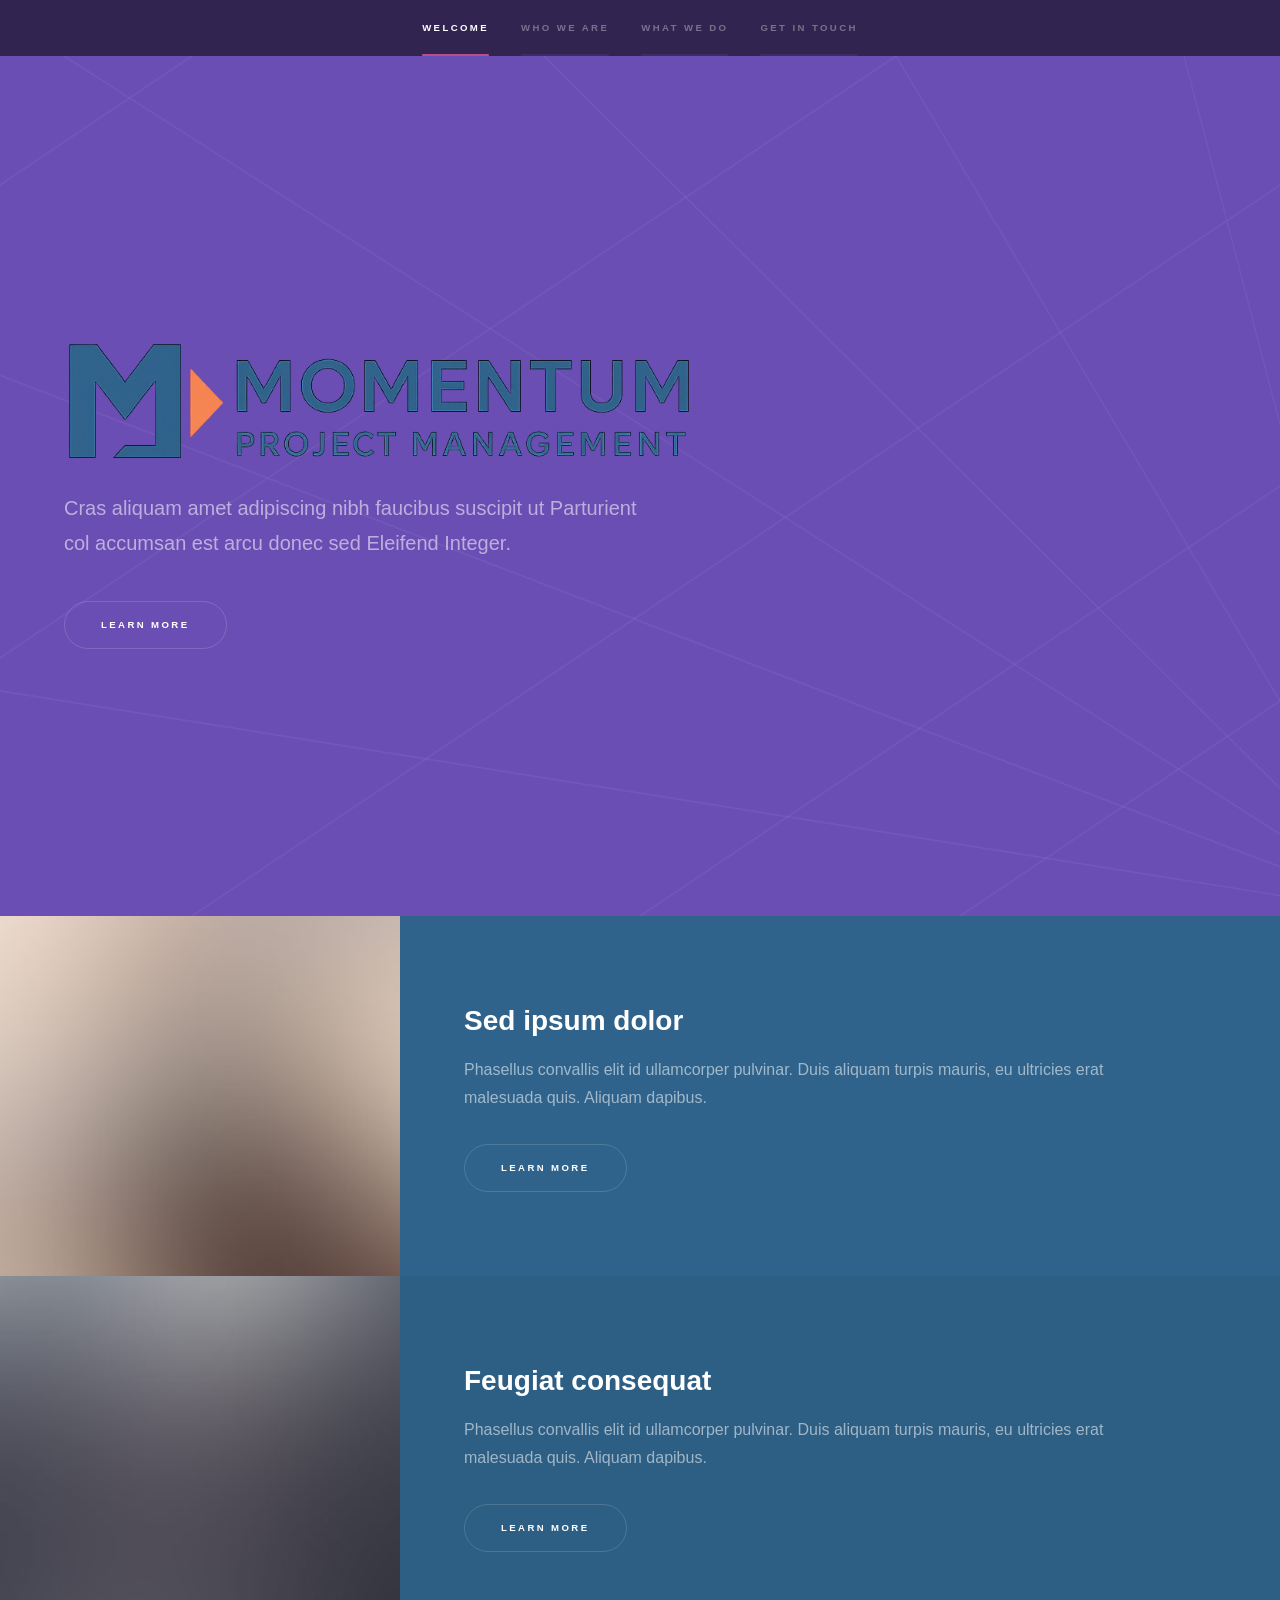
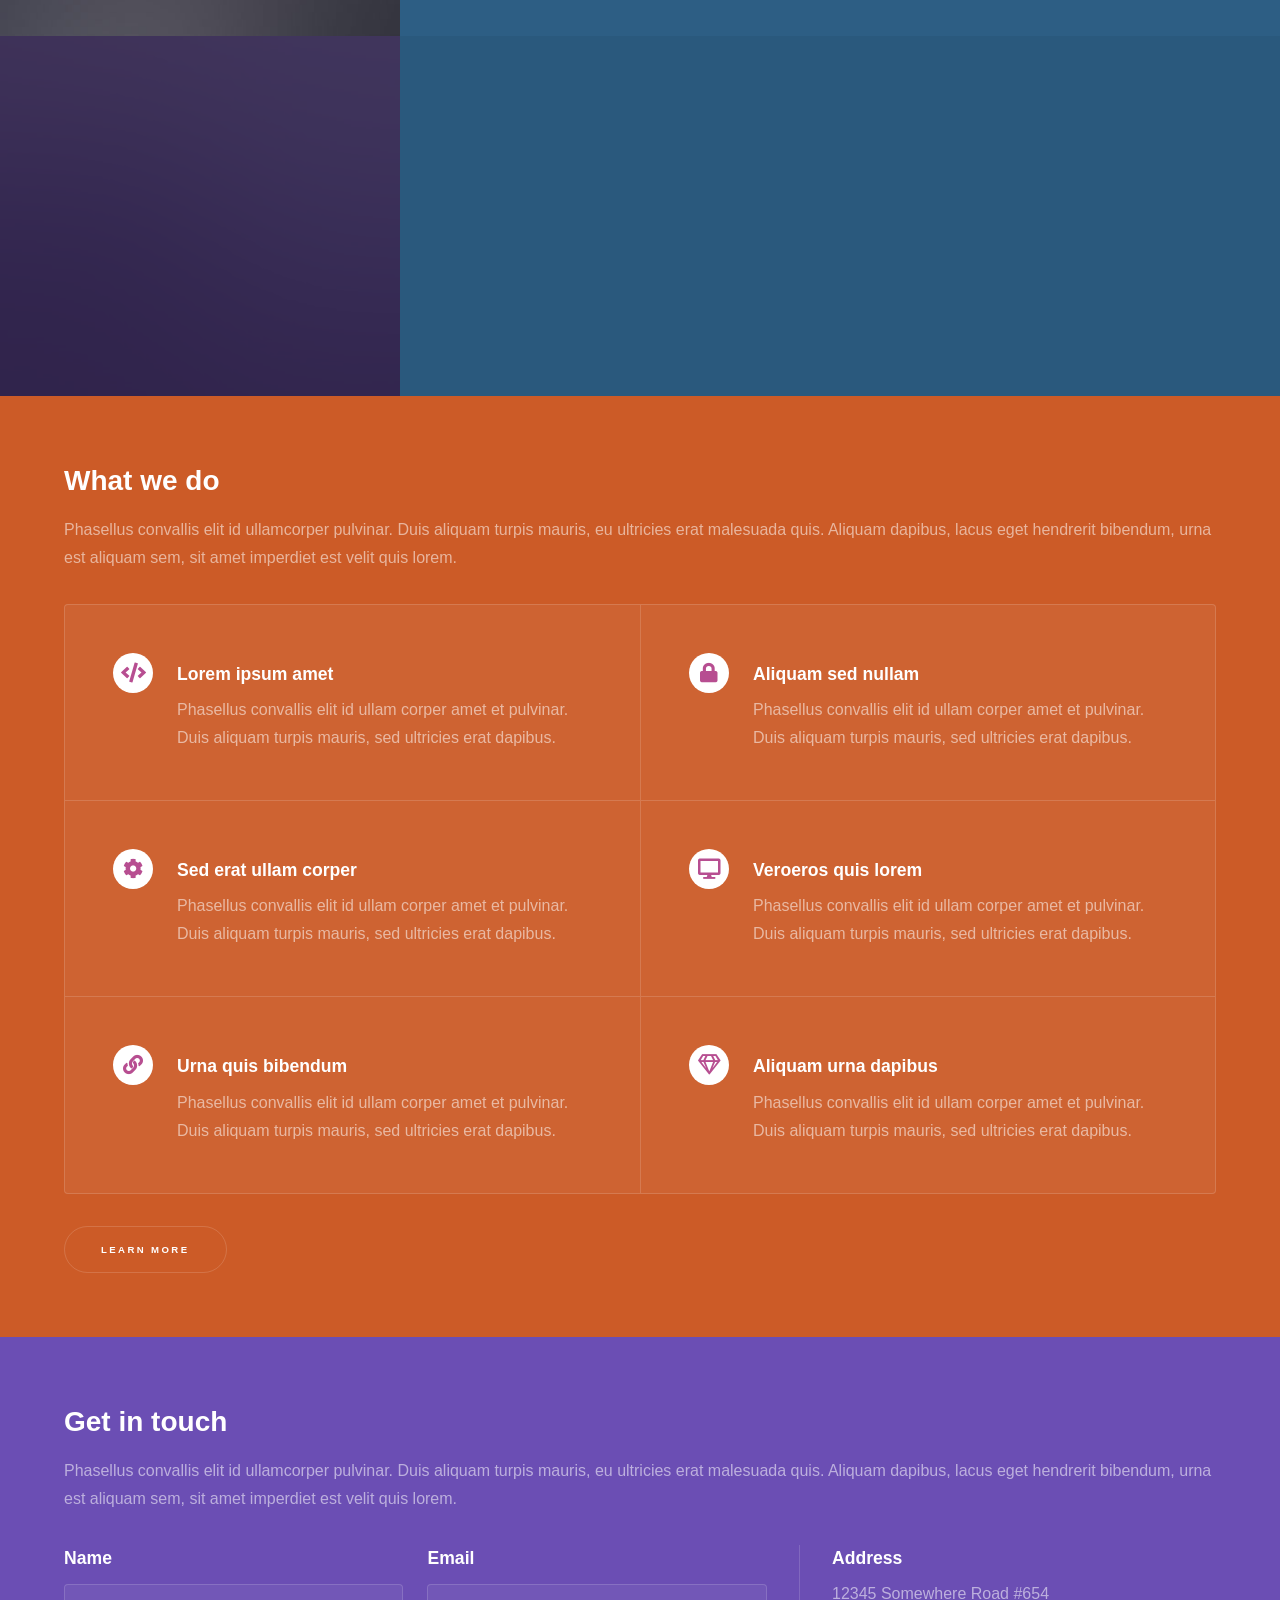
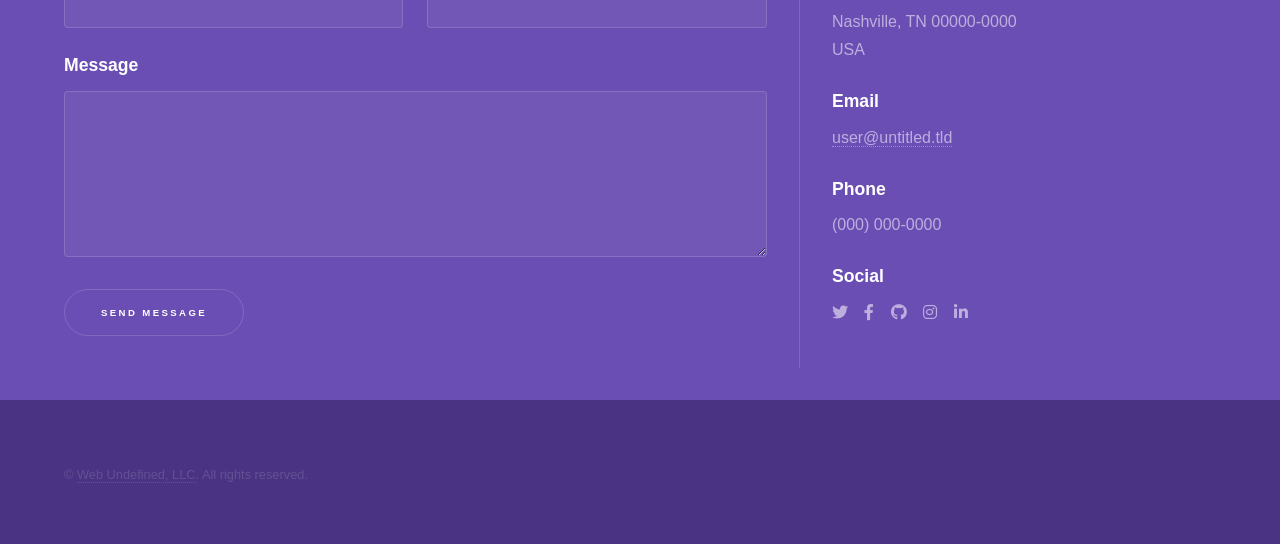
==== index.html @ e85b709f "initial site build" ====
<!DOCTYPE HTML>

<html>
	<head>
		<title>Momentum Project Managment</title>
		<meta charset="utf-8" />
		<meta name="viewport" content="width=device-width, initial-scale=1, user-scalable=no" />
		<link rel="stylesheet" href="assets/css/main.css" />
		<noscript><link rel="stylesheet" href="assets/css/noscript.css" /></noscript>
	</head>
	<body class="is-preload">

		<!-- Sidebar -->
			<section id="sidebar">
				<div class="inner">
					<nav>
						<ul>
							<li><a href="#intro">Welcome</a></li>
							<li><a href="#one">Who we are</a></li>
							<li><a href="#two">What we do</a></li>
							<li><a href="#three">Get in touch</a></li>
						</ul>
					</nav>
				</div>
			</section>

		<!-- Wrapper -->
			<div id="wrapper">

				<!-- Intro -->
					<section id="intro" class="wrapper style1 fullscreen fade-up">
						<div class="inner">
							<!-- <h1>Hyperspace</h1> -->
							<img src="images/Momentum PM Logo slim.png" style="max-width: 40em;" alt="" data-position="center center" />
							<p>Cras aliquam amet adipiscing nibh faucibus suscipit ut Parturient<br />
							col accumsan est arcu donec sed Eleifend Integer.</p>
							<ul class="actions">
								<li><a href="#one" class="button scrolly">Learn more</a></li>
							</ul>
						</div>
					</section>

				<!-- One -->
					<section id="one" class="wrapper style2 spotlights">
						<section>
							<a href="#" class="image"><img src="images/pic01.jpg" alt="" data-position="center center" /></a>
							<div class="content">
								<div class="inner">
									<h2>Sed ipsum dolor</h2>
									<p>Phasellus convallis elit id ullamcorper pulvinar. Duis aliquam turpis mauris, eu ultricies erat malesuada quis. Aliquam dapibus.</p>
									<ul class="actions">
										<li><a href="generic.html" class="button">Learn more</a></li>
									</ul>
								</div>
							</div>
						</section>
						<section>
							<a href="#" class="image"><img src="images/pic02.jpg" alt="" data-position="top center" /></a>
							<div class="content">
								<div class="inner">
									<h2>Feugiat consequat</h2>
									<p>Phasellus convallis elit id ullamcorper pulvinar. Duis aliquam turpis mauris, eu ultricies erat malesuada quis. Aliquam dapibus.</p>
									<ul class="actions">
										<li><a href="generic.html" class="button">Learn more</a></li>
									</ul>
								</div>
							</div>
						</section>
						<section>
							<a href="#" class="image"><img src="images/pic03.jpg" alt="" data-position="25% 25%" /></a>
							<div class="content">
								<div class="inner">
									<h2>Ultricies aliquam</h2>
									<p>Phasellus convallis elit id ullamcorper pulvinar. Duis aliquam turpis mauris, eu ultricies erat malesuada quis. Aliquam dapibus.</p>
									<ul class="actions">
										<li><a href="generic.html" class="button">Learn more</a></li>
									</ul>
								</div>
							</div>
						</section>
					</section>

				<!-- Two -->
					<section id="two" class="wrapper style3 fade-up">
						<div class="inner">
							<h2>What we do</h2>
							<p>Phasellus convallis elit id ullamcorper pulvinar. Duis aliquam turpis mauris, eu ultricies erat malesuada quis. Aliquam dapibus, lacus eget hendrerit bibendum, urna est aliquam sem, sit amet imperdiet est velit quis lorem.</p>
							<div class="features">
								<section>
									<span class="icon solid major fa-code"></span>
									<h3>Lorem ipsum amet</h3>
									<p>Phasellus convallis elit id ullam corper amet et pulvinar. Duis aliquam turpis mauris, sed ultricies erat dapibus.</p>
								</section>
								<section>
									<span class="icon solid major fa-lock"></span>
									<h3>Aliquam sed nullam</h3>
									<p>Phasellus convallis elit id ullam corper amet et pulvinar. Duis aliquam turpis mauris, sed ultricies erat dapibus.</p>
								</section>
								<section>
									<span class="icon solid major fa-cog"></span>
									<h3>Sed erat ullam corper</h3>
									<p>Phasellus convallis elit id ullam corper amet et pulvinar. Duis aliquam turpis mauris, sed ultricies erat dapibus.</p>
								</section>
								<section>
									<span class="icon solid major fa-desktop"></span>
									<h3>Veroeros quis lorem</h3>
									<p>Phasellus convallis elit id ullam corper amet et pulvinar. Duis aliquam turpis mauris, sed ultricies erat dapibus.</p>
								</section>
								<section>
									<span class="icon solid major fa-link"></span>
									<h3>Urna quis bibendum</h3>
									<p>Phasellus convallis elit id ullam corper amet et pulvinar. Duis aliquam turpis mauris, sed ultricies erat dapibus.</p>
								</section>
								<section>
									<span class="icon major fa-gem"></span>
									<h3>Aliquam urna dapibus</h3>
									<p>Phasellus convallis elit id ullam corper amet et pulvinar. Duis aliquam turpis mauris, sed ultricies erat dapibus.</p>
								</section>
							</div>
							<ul class="actions">
								<li><a href="generic.html" class="button">Learn more</a></li>
							</ul>
						</div>
					</section>

				<!-- Three -->
					<section id="three" class="wrapper style1 fade-up">
						<div class="inner">
							<h2>Get in touch</h2>
							<p>Phasellus convallis elit id ullamcorper pulvinar. Duis aliquam turpis mauris, eu ultricies erat malesuada quis. Aliquam dapibus, lacus eget hendrerit bibendum, urna est aliquam sem, sit amet imperdiet est velit quis lorem.</p>
							<div class="split style1">
								<section>
									<form method="post" action="#">
										<div class="fields">
											<div class="field half">
												<label for="name">Name</label>
												<input type="text" name="name" id="name" />
											</div>
											<div class="field half">
												<label for="email">Email</label>
												<input type="text" name="email" id="email" />
											</div>
											<div class="field">
												<label for="message">Message</label>
												<textarea name="message" id="message" rows="5"></textarea>
											</div>
										</div>
										<ul class="actions">
											<li><a href="" class="button submit">Send Message</a></li>
										</ul>
									</form>
								</section>
								<section>
									<ul class="contact">
										<li>
											<h3>Address</h3>
											<span>12345 Somewhere Road #654<br />
											Nashville, TN 00000-0000<br />
											USA</span>
										</li>
										<li>
											<h3>Email</h3>
											<a href="#">user@untitled.tld</a>
										</li>
										<li>
											<h3>Phone</h3>
											<span>(000) 000-0000</span>
										</li>
										<li>
											<h3>Social</h3>
											<ul class="icons">
												<li><a href="#" class="icon brands fa-twitter"><span class="label">Twitter</span></a></li>
												<li><a href="#" class="icon brands fa-facebook-f"><span class="label">Facebook</span></a></li>
												<li><a href="#" class="icon brands fa-github"><span class="label">GitHub</span></a></li>
												<li><a href="#" class="icon brands fa-instagram"><span class="label">Instagram</span></a></li>
												<li><a href="#" class="icon brands fa-linkedin-in"><span class="label">LinkedIn</span></a></li>
											</ul>
										</li>
									</ul>
								</section>
							</div>
						</div>
					</section>

			</div>

		<!-- Footer -->
			<footer id="footer" class="wrapper style1-alt">
				<div class="inner">
					<ul class="menu">
						<li>&copy; <a href="https://www.webundefined.com/">Web Undefined, LLC</a>. All rights reserved.</li>
					</ul>
				</div>
			</footer>

		<!-- Scripts -->
			<script src="assets/js/jquery.min.js"></script>
			<script src="assets/js/jquery.scrollex.min.js"></script>
			<script src="assets/js/jquery.scrolly.min.js"></script>
			<script src="assets/js/browser.min.js"></script>
			<script src="assets/js/breakpoints.min.js"></script>
			<script src="assets/js/util.js"></script>
			<script src="assets/js/main.js"></script>

	</body>
</html>
---- assets/css/main.css ----
@import url(fontawesome-all.min.css);

html, body, div, span, applet, object,
iframe, h1, h2, h3, h4, h5, h6, p, blockquote,
pre, a, abbr, acronym, address, big, cite,
code, del, dfn, em, img, ins, kbd, q, s, samp,
small, strike, strong, sub, sup, tt, var, b,
u, i, center, dl, dt, dd, ol, ul, li, fieldset,
form, label, legend, table, caption, tbody,
tfoot, thead, tr, th, td, article, aside,
canvas, details, embed, figure, figcaption,
footer, header, hgroup, menu, nav, output, ruby,
section, summary, time, mark, audio, video {
	margin: 0;
	padding: 0;
	border: 0;
	font-size: 100%;
	font: inherit;
	vertical-align: baseline;}

article, aside, details, figcaption, figure,
footer, header, hgroup, menu, nav, section {
	display: block;}

body {
	line-height: 1;
}

ol, ul {
	list-style: none;
}

blockquote, q {
	quotes: none;
}

	blockquote:before, blockquote:after, q:before, q:after {
		content: '';
		content: none;
	}

table {
	border-collapse: collapse;
	border-spacing: 0;
}

body {
	-webkit-text-size-adjust: none;
}

mark {
	background-color: transparent;
	color: inherit;
}

input::-moz-focus-inner {
	border: 0;
	padding: 0;
}

input, select, textarea {
	-moz-appearance: none;
	-webkit-appearance: none;
	-ms-appearance: none;
	appearance: none;
}

/* Basic */

	@-ms-viewport {
		width: device-width;
	}

	body {
		-ms-overflow-style: scrollbar;
	}

	@media screen and (max-width: 480px) {

		html, body {
			min-width: 320px;
		}

	}

	html {
		box-sizing: border-box;
	}

	*, *:before, *:after {
		box-sizing: inherit;
	}

	body {
		background: #312450;
	}

		body.is-preload *, body.is-preload *:before, body.is-preload *:after {
			-moz-animation: none !important;
			-webkit-animation: none !important;
			-ms-animation: none !important;
			animation: none !important;
			-moz-transition: none !important;
			-webkit-transition: none !important;
			-ms-transition: none !important;
			transition: none !important;
		}

/* Type */

	body, input, select, textarea {
		color: rgba(255, 255, 255, 0.55);
		font-family: Arial, Helvetica, sans-serif;
		font-size: 16.5pt;
		font-weight: normal;
		line-height: 1.75;
	}

		@media screen and (max-width: 1680px) {

			body, input, select, textarea {
				font-size: 13pt;
			}

		}

		@media screen and (max-width: 1280px) {

			body, input, select, textarea {
				font-size: 12pt;
			}

		}

		@media screen and (max-width: 360px) {

			body, input, select, textarea {
				font-size: 11pt;
			}

		}

	a {
		-moz-transition: color 0.2s ease, border-bottom-color 0.2s ease;
		-webkit-transition: color 0.2s ease, border-bottom-color 0.2s ease;
		-ms-transition: color 0.2s ease, border-bottom-color 0.2s ease;
		transition: color 0.2s ease, border-bottom-color 0.2s ease;
		border-bottom: dotted 1px rgba(255, 255, 255, 0.35);
		color: inherit;
		text-decoration: none;
	}

		a:hover {
			border-bottom-color: transparent;
			color: #ffffff;
		}

	strong, b {
		color: #ffffff;
		font-weight: bold;
	}

	em, i {
		font-style: italic;
	}

	p {
		margin: 0 0 2em 0;
	}

	h1, h2, h3, h4, h5, h6 {
		color: #ffffff;
		font-weight: bold;
		line-height: 1.5;
		margin: 0 0 0.5em 0;
	}

		h1 a, h2 a, h3 a, h4 a, h5 a, h6 a {
			color: inherit;
			text-decoration: none;
		}

	h1 {
		font-size: 2.75em;
	}

		h1.major {
			margin: 0 0 1.3em 0;
			position: relative;
			padding-bottom: 0.35em;
		}

			h1.major:after {
				background-image: -moz-linear-gradient(to right, #5e42a6, #b74e91);
				background-image: -webkit-linear-gradient(to right, #5e42a6, #b74e91);
				background-image: -ms-linear-gradient(to right, #5e42a6, #b74e91);
				background-image: linear-gradient(to right, #5e42a6, #b74e91);
				-moz-transition: max-width 0.2s ease;
				-webkit-transition: max-width 0.2s ease;
				-ms-transition: max-width 0.2s ease;
				transition: max-width 0.2s ease;
				border-radius: 0.2em;
				bottom: 0;
				content: '';
				height: 0.05em;
				position: absolute;
				right: 0;
				width: 100%;
			}

	h2 {
		font-size: 1.75em;
	}

	h3 {
		font-size: 1.1em;
	}

	h4 {
		font-size: 1em;
	}

	h5 {
		font-size: 0.8em;
	}

	h6 {
		font-size: 0.6em;
	}

	@media screen and (max-width: 736px) {

		h1 {
			font-size: 2em;
		}

		h2 {
			font-size: 1.25em;
		}

		h3 {
			font-size: 1em;
		}

		h4 {
			font-size: 0.8em;
		}

		h5 {
			font-size: 0.6em;
		}

		h6 {
			font-size: 0.6em;
		}

	}

	sub {
		font-size: 0.8em;
		position: relative;
		top: 0.5em;
	}

	sup {
		font-size: 0.8em;
		position: relative;
		top: -0.5em;
	}

	blockquote {
		border-left: solid 4px rgba(255, 255, 255, 0.15);
		font-style: italic;
		margin: 0 0 2em 0;
		padding: 0.5em 0 0.5em 2em;
	}

	code {
		background: rgba(255, 255, 255, 0.05);
		border-radius: 0.25em;
		border: solid 1px rgba(255, 255, 255, 0.15);
		font-family: "Courier New", monospace;
		font-size: 0.9em;
		margin: 0 0.25em;
		padding: 0.25em 0.65em;
	}

	pre {
		-webkit-overflow-scrolling: touch;
		font-family: "Courier New", monospace;
		font-size: 0.9em;
		margin: 0 0 2em 0;
	}

		pre code {
			display: block;
			line-height: 1.75em;
			padding: 1em 1.5em;
			overflow-x: auto;
		}

	hr {
		border: 0;
		border-bottom: solid 1px rgba(255, 255, 255, 0.15);
		margin: 2em 0;
	}

		hr.major {
			margin: 3em 0;
		}

	.align-left {
		text-align: left;
	}

	.align-center {
		text-align: center;
	}

	.align-right {
		text-align: right;
	}

/* Row */

	.row {
		display: flex;
		flex-wrap: wrap;
		box-sizing: border-box;
		align-items: stretch;
	}

		.row > * {
			box-sizing: border-box;
		}

		.row.gtr-uniform > * > :last-child {
			margin-bottom: 0;
		}

		.row.aln-left {
			justify-content: flex-start;
		}

		.row.aln-center {
			justify-content: center;
		}

		.row.aln-right {
			justify-content: flex-end;
		}

		.row.aln-top {
			align-items: flex-start;
		}

		.row.aln-middle {
			align-items: center;
		}

		.row.aln-bottom {
			align-items: flex-end;
		}

		.row > .imp {
			order: -1;
		}

		.row > .col-1 {
			width: 8.33333%;
		}

		.row > .off-1 {
			margin-left: 8.33333%;
		}

		.row > .col-2 {
			width: 16.66667%;
		}

		.row > .off-2 {
			margin-left: 16.66667%;
		}

		.row > .col-3 {
			width: 25%;
		}

		.row > .off-3 {
			margin-left: 25%;
		}

		.row > .col-4 {
			width: 33.33333%;
		}

		.row > .off-4 {
			margin-left: 33.33333%;
		}

		.row > .col-5 {
			width: 41.66667%;
		}

		.row > .off-5 {
			margin-left: 41.66667%;
		}

		.row > .col-6 {
			width: 50%;
		}

		.row > .off-6 {
			margin-left: 50%;
		}

		.row > .col-7 {
			width: 58.33333%;
		}

		.row > .off-7 {
			margin-left: 58.33333%;
		}

		.row > .col-8 {
			width: 66.66667%;
		}

		.row > .off-8 {
			margin-left: 66.66667%;
		}

		.row > .col-9 {
			width: 75%;
		}

		.row > .off-9 {
			margin-left: 75%;
		}

		.row > .col-10 {
			width: 83.33333%;
		}

		.row > .off-10 {
			margin-left: 83.33333%;
		}

		.row > .col-11 {
			width: 91.66667%;
		}

		.row > .off-11 {
			margin-left: 91.66667%;
		}

		.row > .col-12 {
			width: 100%;
		}

		.row > .off-12 {
			margin-left: 100%;
		}

		.row.gtr-0 {
			margin-top: 0;
			margin-left: 0em;
		}

			.row.gtr-0 > * {
				padding: 0 0 0 0em;
			}

			.row.gtr-0.gtr-uniform {
				margin-top: 0em;
			}

				.row.gtr-0.gtr-uniform > * {
					padding-top: 0em;
				}

		.row.gtr-25 {
			margin-top: 0;
			margin-left: -0.375em;
		}

			.row.gtr-25 > * {
				padding: 0 0 0 0.375em;
			}

			.row.gtr-25.gtr-uniform {
				margin-top: -0.375em;
			}

				.row.gtr-25.gtr-uniform > * {
					padding-top: 0.375em;
				}

		.row.gtr-50 {
			margin-top: 0;
			margin-left: -0.75em;
		}

			.row.gtr-50 > * {
				padding: 0 0 0 0.75em;
			}

			.row.gtr-50.gtr-uniform {
				margin-top: -0.75em;
			}

				.row.gtr-50.gtr-uniform > * {
					padding-top: 0.75em;
				}

		.row {
			margin-top: 0;
			margin-left: -1.5em;
		}

			.row > * {
				padding: 0 0 0 1.5em;
			}

			.row.gtr-uniform {
				margin-top: -1.5em;
			}

				.row.gtr-uniform > * {
					padding-top: 1.5em;
				}

		.row.gtr-150 {
			margin-top: 0;
			margin-left: -2.25em;
		}

			.row.gtr-150 > * {
				padding: 0 0 0 2.25em;
			}

			.row.gtr-150.gtr-uniform {
				margin-top: -2.25em;
			}

				.row.gtr-150.gtr-uniform > * {
					padding-top: 2.25em;
				}

		.row.gtr-200 {
			margin-top: 0;
			margin-left: -3em;
		}

			.row.gtr-200 > * {
				padding: 0 0 0 3em;
			}

			.row.gtr-200.gtr-uniform {
				margin-top: -3em;
			}

				.row.gtr-200.gtr-uniform > * {
					padding-top: 3em;
				}

		@media screen and (max-width: 1680px) {

			.row {
				display: flex;
				flex-wrap: wrap;
				box-sizing: border-box;
				align-items: stretch;
			}

				.row > * {
					box-sizing: border-box;
				}

				.row.gtr-uniform > * > :last-child {
					margin-bottom: 0;
				}

				.row.aln-left {
					justify-content: flex-start;
				}

				.row.aln-center {
					justify-content: center;
				}

				.row.aln-right {
					justify-content: flex-end;
				}

				.row.aln-top {
					align-items: flex-start;
				}

				.row.aln-middle {
					align-items: center;
				}

				.row.aln-bottom {
					align-items: flex-end;
				}

				.row > .imp-xlarge {
					order: -1;
				}

				.row > .col-1-xlarge {
					width: 8.33333%;
				}

				.row > .off-1-xlarge {
					margin-left: 8.33333%;
				}

				.row > .col-2-xlarge {
					width: 16.66667%;
				}

				.row > .off-2-xlarge {
					margin-left: 16.66667%;
				}

				.row > .col-3-xlarge {
					width: 25%;
				}

				.row > .off-3-xlarge {
					margin-left: 25%;
				}

				.row > .col-4-xlarge {
					width: 33.33333%;
				}

				.row > .off-4-xlarge {
					margin-left: 33.33333%;
				}

				.row > .col-5-xlarge {
					width: 41.66667%;
				}

				.row > .off-5-xlarge {
					margin-left: 41.66667%;
				}

				.row > .col-6-xlarge {
					width: 50%;
				}

				.row > .off-6-xlarge {
					margin-left: 50%;
				}

				.row > .col-7-xlarge {
					width: 58.33333%;
				}

				.row > .off-7-xlarge {
					margin-left: 58.33333%;
				}

				.row > .col-8-xlarge {
					width: 66.66667%;
				}

				.row > .off-8-xlarge {
					margin-left: 66.66667%;
				}

				.row > .col-9-xlarge {
					width: 75%;
				}

				.row > .off-9-xlarge {
					margin-left: 75%;
				}

				.row > .col-10-xlarge {
					width: 83.33333%;
				}

				.row > .off-10-xlarge {
					margin-left: 83.33333%;
				}

				.row > .col-11-xlarge {
					width: 91.66667%;
				}

				.row > .off-11-xlarge {
					margin-left: 91.66667%;
				}

				.row > .col-12-xlarge {
					width: 100%;
				}

				.row > .off-12-xlarge {
					margin-left: 100%;
				}

				.row.gtr-0 {
					margin-top: 0;
					margin-left: 0em;
				}

					.row.gtr-0 > * {
						padding: 0 0 0 0em;
					}

					.row.gtr-0.gtr-uniform {
						margin-top: 0em;
					}

						.row.gtr-0.gtr-uniform > * {
							padding-top: 0em;
						}

				.row.gtr-25 {
					margin-top: 0;
					margin-left: -0.375em;
				}

					.row.gtr-25 > * {
						padding: 0 0 0 0.375em;
					}

					.row.gtr-25.gtr-uniform {
						margin-top: -0.375em;
					}

						.row.gtr-25.gtr-uniform > * {
							padding-top: 0.375em;
						}

				.row.gtr-50 {
					margin-top: 0;
					margin-left: -0.75em;
				}

					.row.gtr-50 > * {
						padding: 0 0 0 0.75em;
					}

					.row.gtr-50.gtr-uniform {
						margin-top: -0.75em;
					}

						.row.gtr-50.gtr-uniform > * {
							padding-top: 0.75em;
						}

				.row {
					margin-top: 0;
					margin-left: -1.5em;
				}

					.row > * {
						padding: 0 0 0 1.5em;
					}

					.row.gtr-uniform {
						margin-top: -1.5em;
					}

						.row.gtr-uniform > * {
							padding-top: 1.5em;
						}

				.row.gtr-150 {
					margin-top: 0;
					margin-left: -2.25em;
				}

					.row.gtr-150 > * {
						padding: 0 0 0 2.25em;
					}

					.row.gtr-150.gtr-uniform {
						margin-top: -2.25em;
					}

						.row.gtr-150.gtr-uniform > * {
							padding-top: 2.25em;
						}

				.row.gtr-200 {
					margin-top: 0;
					margin-left: -3em;
				}

					.row.gtr-200 > * {
						padding: 0 0 0 3em;
					}

					.row.gtr-200.gtr-uniform {
						margin-top: -3em;
					}

						.row.gtr-200.gtr-uniform > * {
							padding-top: 3em;
						}

		}

		@media screen and (max-width: 1280px) {

			.row {
				display: flex;
				flex-wrap: wrap;
				box-sizing: border-box;
				align-items: stretch;
			}

				.row > * {
					box-sizing: border-box;
				}

				.row.gtr-uniform > * > :last-child {
					margin-bottom: 0;
				}

				.row.aln-left {
					justify-content: flex-start;
				}

				.row.aln-center {
					justify-content: center;
				}

				.row.aln-right {
					justify-content: flex-end;
				}

				.row.aln-top {
					align-items: flex-start;
				}

				.row.aln-middle {
					align-items: center;
				}

				.row.aln-bottom {
					align-items: flex-end;
				}

				.row > .imp-large {
					order: -1;
				}

				.row > .col-1-large {
					width: 8.33333%;
				}

				.row > .off-1-large {
					margin-left: 8.33333%;
				}

				.row > .col-2-large {
					width: 16.66667%;
				}

				.row > .off-2-large {
					margin-left: 16.66667%;
				}

				.row > .col-3-large {
					width: 25%;
				}

				.row > .off-3-large {
					margin-left: 25%;
				}

				.row > .col-4-large {
					width: 33.33333%;
				}

				.row > .off-4-large {
					margin-left: 33.33333%;
				}

				.row > .col-5-large {
					width: 41.66667%;
				}

				.row > .off-5-large {
					margin-left: 41.66667%;
				}

				.row > .col-6-large {
					width: 50%;
				}

				.row > .off-6-large {
					margin-left: 50%;
				}

				.row > .col-7-large {
					width: 58.33333%;
				}

				.row > .off-7-large {
					margin-left: 58.33333%;
				}

				.row > .col-8-large {
					width: 66.66667%;
				}

				.row > .off-8-large {
					margin-left: 66.66667%;
				}

				.row > .col-9-large {
					width: 75%;
				}

				.row > .off-9-large {
					margin-left: 75%;
				}

				.row > .col-10-large {
					width: 83.33333%;
				}

				.row > .off-10-large {
					margin-left: 83.33333%;
				}

				.row > .col-11-large {
					width: 91.66667%;
				}

				.row > .off-11-large {
					margin-left: 91.66667%;
				}

				.row > .col-12-large {
					width: 100%;
				}

				.row > .off-12-large {
					margin-left: 100%;
				}

				.row.gtr-0 {
					margin-top: 0;
					margin-left: 0em;
				}

					.row.gtr-0 > * {
						padding: 0 0 0 0em;
					}

					.row.gtr-0.gtr-uniform {
						margin-top: 0em;
					}

						.row.gtr-0.gtr-uniform > * {
							padding-top: 0em;
						}

				.row.gtr-25 {
					margin-top: 0;
					margin-left: -0.375em;
				}

					.row.gtr-25 > * {
						padding: 0 0 0 0.375em;
					}

					.row.gtr-25.gtr-uniform {
						margin-top: -0.375em;
					}

						.row.gtr-25.gtr-uniform > * {
							padding-top: 0.375em;
						}

				.row.gtr-50 {
					margin-top: 0;
					margin-left: -0.75em;
				}

					.row.gtr-50 > * {
						padding: 0 0 0 0.75em;
					}

					.row.gtr-50.gtr-uniform {
						margin-top: -0.75em;
					}

						.row.gtr-50.gtr-uniform > * {
							padding-top: 0.75em;
						}

				.row {
					margin-top: 0;
					margin-left: -1.5em;
				}

					.row > * {
						padding: 0 0 0 1.5em;
					}

					.row.gtr-uniform {
						margin-top: -1.5em;
					}

						.row.gtr-uniform > * {
							padding-top: 1.5em;
						}

				.row.gtr-150 {
					margin-top: 0;
					margin-left: -2.25em;
				}

					.row.gtr-150 > * {
						padding: 0 0 0 2.25em;
					}

					.row.gtr-150.gtr-uniform {
						margin-top: -2.25em;
					}

						.row.gtr-150.gtr-uniform > * {
							padding-top: 2.25em;
						}

				.row.gtr-200 {
					margin-top: 0;
					margin-left: -3em;
				}

					.row.gtr-200 > * {
						padding: 0 0 0 3em;
					}

					.row.gtr-200.gtr-uniform {
						margin-top: -3em;
					}

						.row.gtr-200.gtr-uniform > * {
							padding-top: 3em;
						}

		}

		@media screen and (max-width: 980px) {

			.row {
				display: flex;
				flex-wrap: wrap;
				box-sizing: border-box;
				align-items: stretch;
			}

				.row > * {
					box-sizing: border-box;
				}

				.row.gtr-uniform > * > :last-child {
					margin-bottom: 0;
				}

				.row.aln-left {
					justify-content: flex-start;
				}

				.row.aln-center {
					justify-content: center;
				}

				.row.aln-right {
					justify-content: flex-end;
				}

				.row.aln-top {
					align-items: flex-start;
				}

				.row.aln-middle {
					align-items: center;
				}

				.row.aln-bottom {
					align-items: flex-end;
				}

				.row > .imp-medium {
					order: -1;
				}

				.row > .col-1-medium {
					width: 8.33333%;
				}

				.row > .off-1-medium {
					margin-left: 8.33333%;
				}

				.row > .col-2-medium {
					width: 16.66667%;
				}

				.row > .off-2-medium {
					margin-left: 16.66667%;
				}

				.row > .col-3-medium {
					width: 25%;
				}

				.row > .off-3-medium {
					margin-left: 25%;
				}

				.row > .col-4-medium {
					width: 33.33333%;
				}

				.row > .off-4-medium {
					margin-left: 33.33333%;
				}

				.row > .col-5-medium {
					width: 41.66667%;
				}

				.row > .off-5-medium {
					margin-left: 41.66667%;
				}

				.row > .col-6-medium {
					width: 50%;
				}

				.row > .off-6-medium {
					margin-left: 50%;
				}

				.row > .col-7-medium {
					width: 58.33333%;
				}

				.row > .off-7-medium {
					margin-left: 58.33333%;
				}

				.row > .col-8-medium {
					width: 66.66667%;
				}

				.row > .off-8-medium {
					margin-left: 66.66667%;
				}

				.row > .col-9-medium {
					width: 75%;
				}

				.row > .off-9-medium {
					margin-left: 75%;
				}

				.row > .col-10-medium {
					width: 83.33333%;
				}

				.row > .off-10-medium {
					margin-left: 83.33333%;
				}

				.row > .col-11-medium {
					width: 91.66667%;
				}

				.row > .off-11-medium {
					margin-left: 91.66667%;
				}

				.row > .col-12-medium {
					width: 100%;
				}

				.row > .off-12-medium {
					margin-left: 100%;
				}

				.row.gtr-0 {
					margin-top: 0;
					margin-left: 0em;
				}

					.row.gtr-0 > * {
						padding: 0 0 0 0em;
					}

					.row.gtr-0.gtr-uniform {
						margin-top: 0em;
					}

						.row.gtr-0.gtr-uniform > * {
							padding-top: 0em;
						}

				.row.gtr-25 {
					margin-top: 0;
					margin-left: -0.375em;
				}

					.row.gtr-25 > * {
						padding: 0 0 0 0.375em;
					}

					.row.gtr-25.gtr-uniform {
						margin-top: -0.375em;
					}

						.row.gtr-25.gtr-uniform > * {
							padding-top: 0.375em;
						}

				.row.gtr-50 {
					margin-top: 0;
					margin-left: -0.75em;
				}

					.row.gtr-50 > * {
						padding: 0 0 0 0.75em;
					}

					.row.gtr-50.gtr-uniform {
						margin-top: -0.75em;
					}

						.row.gtr-50.gtr-uniform > * {
							padding-top: 0.75em;
						}

				.row {
					margin-top: 0;
					margin-left: -1.5em;
				}

					.row > * {
						padding: 0 0 0 1.5em;
					}

					.row.gtr-uniform {
						margin-top: -1.5em;
					}

						.row.gtr-uniform > * {
							padding-top: 1.5em;
						}

				.row.gtr-150 {
					margin-top: 0;
					margin-left: -2.25em;
				}

					.row.gtr-150 > * {
						padding: 0 0 0 2.25em;
					}

					.row.gtr-150.gtr-uniform {
						margin-top: -2.25em;
					}

						.row.gtr-150.gtr-uniform > * {
							padding-top: 2.25em;
						}

				.row.gtr-200 {
					margin-top: 0;
					margin-left: -3em;
				}

					.row.gtr-200 > * {
						padding: 0 0 0 3em;
					}

					.row.gtr-200.gtr-uniform {
						margin-top: -3em;
					}

						.row.gtr-200.gtr-uniform > * {
							padding-top: 3em;
						}

		}

		@media screen and (max-width: 736px) {

			.row {
				display: flex;
				flex-wrap: wrap;
				box-sizing: border-box;
				align-items: stretch;
			}

				.row > * {
					box-sizing: border-box;
				}

				.row.gtr-uniform > * > :last-child {
					margin-bottom: 0;
				}

				.row.aln-left {
					justify-content: flex-start;
				}

				.row.aln-center {
					justify-content: center;
				}

				.row.aln-right {
					justify-content: flex-end;
				}

				.row.aln-top {
					align-items: flex-start;
				}

				.row.aln-middle {
					align-items: center;
				}

				.row.aln-bottom {
					align-items: flex-end;
				}

				.row > .imp-small {
					order: -1;
				}

				.row > .col-1-small {
					width: 8.33333%;
				}

				.row > .off-1-small {
					margin-left: 8.33333%;
				}

				.row > .col-2-small {
					width: 16.66667%;
				}

				.row > .off-2-small {
					margin-left: 16.66667%;
				}

				.row > .col-3-small {
					width: 25%;
				}

				.row > .off-3-small {
					margin-left: 25%;
				}

				.row > .col-4-small {
					width: 33.33333%;
				}

				.row > .off-4-small {
					margin-left: 33.33333%;
				}

				.row > .col-5-small {
					width: 41.66667%;
				}

				.row > .off-5-small {
					margin-left: 41.66667%;
				}

				.row > .col-6-small {
					width: 50%;
				}

				.row > .off-6-small {
					margin-left: 50%;
				}

				.row > .col-7-small {
					width: 58.33333%;
				}

				.row > .off-7-small {
					margin-left: 58.33333%;
				}

				.row > .col-8-small {
					width: 66.66667%;
				}

				.row > .off-8-small {
					margin-left: 66.66667%;
				}

				.row > .col-9-small {
					width: 75%;
				}

				.row > .off-9-small {
					margin-left: 75%;
				}

				.row > .col-10-small {
					width: 83.33333%;
				}

				.row > .off-10-small {
					margin-left: 83.33333%;
				}

				.row > .col-11-small {
					width: 91.66667%;
				}

				.row > .off-11-small {
					margin-left: 91.66667%;
				}

				.row > .col-12-small {
					width: 100%;
				}

				.row > .off-12-small {
					margin-left: 100%;
				}

				.row.gtr-0 {
					margin-top: 0;
					margin-left: 0em;
				}

					.row.gtr-0 > * {
						padding: 0 0 0 0em;
					}

					.row.gtr-0.gtr-uniform {
						margin-top: 0em;
					}

						.row.gtr-0.gtr-uniform > * {
							padding-top: 0em;
						}

				.row.gtr-25 {
					margin-top: 0;
					margin-left: -0.375em;
				}

					.row.gtr-25 > * {
						padding: 0 0 0 0.375em;
					}

					.row.gtr-25.gtr-uniform {
						margin-top: -0.375em;
					}

						.row.gtr-25.gtr-uniform > * {
							padding-top: 0.375em;
						}

				.row.gtr-50 {
					margin-top: 0;
					margin-left: -0.75em;
				}

					.row.gtr-50 > * {
						padding: 0 0 0 0.75em;
					}

					.row.gtr-50.gtr-uniform {
						margin-top: -0.75em;
					}

						.row.gtr-50.gtr-uniform > * {
							padding-top: 0.75em;
						}

				.row {
					margin-top: 0;
					margin-left: -1.5em;
				}

					.row > * {
						padding: 0 0 0 1.5em;
					}

					.row.gtr-uniform {
						margin-top: -1.5em;
					}

						.row.gtr-uniform > * {
							padding-top: 1.5em;
						}

				.row.gtr-150 {
					margin-top: 0;
					margin-left: -2.25em;
				}

					.row.gtr-150 > * {
						padding: 0 0 0 2.25em;
					}

					.row.gtr-150.gtr-uniform {
						margin-top: -2.25em;
					}

						.row.gtr-150.gtr-uniform > * {
							padding-top: 2.25em;
						}

				.row.gtr-200 {
					margin-top: 0;
					margin-left: -3em;
				}

					.row.gtr-200 > * {
						padding: 0 0 0 3em;
					}

					.row.gtr-200.gtr-uniform {
						margin-top: -3em;
					}

						.row.gtr-200.gtr-uniform > * {
							padding-top: 3em;
						}

		}

		@media screen and (max-width: 480px) {

			.row {
				display: flex;
				flex-wrap: wrap;
				box-sizing: border-box;
				align-items: stretch;
			}

				.row > * {
					box-sizing: border-box;
				}

				.row.gtr-uniform > * > :last-child {
					margin-bottom: 0;
				}

				.row.aln-left {
					justify-content: flex-start;
				}

				.row.aln-center {
					justify-content: center;
				}

				.row.aln-right {
					justify-content: flex-end;
				}

				.row.aln-top {
					align-items: flex-start;
				}

				.row.aln-middle {
					align-items: center;
				}

				.row.aln-bottom {
					align-items: flex-end;
				}

				.row > .imp-xsmall {
					order: -1;
				}

				.row > .col-1-xsmall {
					width: 8.33333%;
				}

				.row > .off-1-xsmall {
					margin-left: 8.33333%;
				}

				.row > .col-2-xsmall {
					width: 16.66667%;
				}

				.row > .off-2-xsmall {
					margin-left: 16.66667%;
				}

				.row > .col-3-xsmall {
					width: 25%;
				}

				.row > .off-3-xsmall {
					margin-left: 25%;
				}

				.row > .col-4-xsmall {
					width: 33.33333%;
				}

				.row > .off-4-xsmall {
					margin-left: 33.33333%;
				}

				.row > .col-5-xsmall {
					width: 41.66667%;
				}

				.row > .off-5-xsmall {
					margin-left: 41.66667%;
				}

				.row > .col-6-xsmall {
					width: 50%;
				}

				.row > .off-6-xsmall {
					margin-left: 50%;
				}

				.row > .col-7-xsmall {
					width: 58.33333%;
				}

				.row > .off-7-xsmall {
					margin-left: 58.33333%;
				}

				.row > .col-8-xsmall {
					width: 66.66667%;
				}

				.row > .off-8-xsmall {
					margin-left: 66.66667%;
				}

				.row > .col-9-xsmall {
					width: 75%;
				}

				.row > .off-9-xsmall {
					margin-left: 75%;
				}

				.row > .col-10-xsmall {
					width: 83.33333%;
				}

				.row > .off-10-xsmall {
					margin-left: 83.33333%;
				}

				.row > .col-11-xsmall {
					width: 91.66667%;
				}

				.row > .off-11-xsmall {
					margin-left: 91.66667%;
				}

				.row > .col-12-xsmall {
					width: 100%;
				}

				.row > .off-12-xsmall {
					margin-left: 100%;
				}

				.row.gtr-0 {
					margin-top: 0;
					margin-left: 0em;
				}

					.row.gtr-0 > * {
						padding: 0 0 0 0em;
					}

					.row.gtr-0.gtr-uniform {
						margin-top: 0em;
					}

						.row.gtr-0.gtr-uniform > * {
							padding-top: 0em;
						}

				.row.gtr-25 {
					margin-top: 0;
					margin-left: -0.375em;
				}

					.row.gtr-25 > * {
						padding: 0 0 0 0.375em;
					}

					.row.gtr-25.gtr-uniform {
						margin-top: -0.375em;
					}

						.row.gtr-25.gtr-uniform > * {
							padding-top: 0.375em;
						}

				.row.gtr-50 {
					margin-top: 0;
					margin-left: -0.75em;
				}

					.row.gtr-50 > * {
						padding: 0 0 0 0.75em;
					}

					.row.gtr-50.gtr-uniform {
						margin-top: -0.75em;
					}

						.row.gtr-50.gtr-uniform > * {
							padding-top: 0.75em;
						}

				.row {
					margin-top: 0;
					margin-left: -1.5em;
				}

					.row > * {
						padding: 0 0 0 1.5em;
					}

					.row.gtr-uniform {
						margin-top: -1.5em;
					}

						.row.gtr-uniform > * {
							padding-top: 1.5em;
						}

				.row.gtr-150 {
					margin-top: 0;
					margin-left: -2.25em;
				}

					.row.gtr-150 > * {
						padding: 0 0 0 2.25em;
					}

					.row.gtr-150.gtr-uniform {
						margin-top: -2.25em;
					}

						.row.gtr-150.gtr-uniform > * {
							padding-top: 2.25em;
						}

				.row.gtr-200 {
					margin-top: 0;
					margin-left: -3em;
				}

					.row.gtr-200 > * {
						padding: 0 0 0 3em;
					}

					.row.gtr-200.gtr-uniform {
						margin-top: -3em;
					}

						.row.gtr-200.gtr-uniform > * {
							padding-top: 3em;
						}

		}

/* Box */

	.box {
		border-radius: 0.25em;
		border: solid 1px rgba(255, 255, 255, 0.15);
		margin-bottom: 2em;
		padding: 1.5em;
	}

		.box > :last-child,
		.box > :last-child > :last-child,
		.box > :last-child > :last-child > :last-child {
			margin-bottom: 0;
		}

		.box.alt {
			border: 0;
			border-radius: 0;
			padding: 0;
		}

/* Button */

	input[type="submit"],
	input[type="reset"],
	input[type="button"],
	button,
	.button {
		-moz-appearance: none;
		-webkit-appearance: none;
		-ms-appearance: none;
		appearance: none;
		-moz-transition: border-color 0.2s ease;
		-webkit-transition: border-color 0.2s ease;
		-ms-transition: border-color 0.2s ease;
		transition: border-color 0.2s ease;
		background-color: transparent;
		border: solid 1px !important;
		border-color: rgba(255, 255, 255, 0.15) !important;
		border-radius: 3em;
		color: #ffffff !important;
		cursor: pointer;
		display: inline-block;
		font-size: 0.6em;
		font-weight: bold;
		height: calc(4.75em + 2px);
		letter-spacing: 0.25em;
		line-height: 4.75em;
		outline: 0;
		padding: 0 3.75em;
		position: relative;
		text-align: center;
		text-decoration: none;
		text-transform: uppercase;
		white-space: nowrap;
	}

		input[type="submit"]:after,
		input[type="reset"]:after,
		input[type="button"]:after,
		button:after,
		.button:after {
			-moz-transform: scale(0.25);
			-webkit-transform: scale(0.25);
			-ms-transform: scale(0.25);
			transform: scale(0.25);
			pointer-events: none;
			-moz-transition: opacity 0.2s ease, -moz-transform 0.2s ease;
			-webkit-transition: opacity 0.2s ease, -webkit-transform 0.2s ease;
			-ms-transition: opacity 0.2s ease, -ms-transform 0.2s ease;
			transition: opacity 0.2s ease, transform 0.2s ease;
			background: #ffffff;
			border-radius: 3em;
			content: '';
			height: 100%;
			left: 0;
			opacity: 0;
			position: absolute;
			top: 0;
			width: 100%;
		}

		input[type="submit"].icon:before,
		input[type="reset"].icon:before,
		input[type="button"].icon:before,
		button.icon:before,
		.button.icon:before {
			margin-right: 0.75em;
		}

		input[type="submit"].fit,
		input[type="reset"].fit,
		input[type="button"].fit,
		button.fit,
		.button.fit {
			width: 100%;
		}

		input[type="submit"].small,
		input[type="reset"].small,
		input[type="button"].small,
		button.small,
		.button.small {
			font-size: 0.4em;
		}

		input[type="submit"].large,
		input[type="reset"].large,
		input[type="button"].large,
		button.large,
		.button.large {
			font-size: 0.8em;
		}

		input[type="submit"].primary,
		input[type="reset"].primary,
		input[type="button"].primary,
		button.primary,
		.button.primary {
			background-color: #ffffff;
			color: #312450 !important;
		}

			input[type="submit"].primary:after,
			input[type="reset"].primary:after,
			input[type="button"].primary:after,
			button.primary:after,
			.button.primary:after {
				display: none;
			}

		input[type="submit"].disabled, input[type="submit"]:disabled,
		input[type="reset"].disabled,
		input[type="reset"]:disabled,
		input[type="button"].disabled,
		input[type="button"]:disabled,
		button.disabled,
		button:disabled,
		.button.disabled,
		.button:disabled {
			cursor: default;
			opacity: 0.5;
			pointer-events: none;
		}

		input[type="submit"]:hover,
		input[type="reset"]:hover,
		input[type="button"]:hover,
		button:hover,
		.button:hover {
			border-color: rgba(255, 255, 255, 0.55) !important;
		}

			input[type="submit"]:hover:after,
			input[type="reset"]:hover:after,
			input[type="button"]:hover:after,
			button:hover:after,
			.button:hover:after {
				opacity: 0.05;
				-moz-transform: scale(1);
				-webkit-transform: scale(1);
				-ms-transform: scale(1);
				transform: scale(1);
			}

			input[type="submit"]:hover:active,
			input[type="reset"]:hover:active,
			input[type="button"]:hover:active,
			button:hover:active,
			.button:hover:active {
				border-color: #ffffff !important;
			}

				input[type="submit"]:hover:active:after,
				input[type="reset"]:hover:active:after,
				input[type="button"]:hover:active:after,
				button:hover:active:after,
				.button:hover:active:after {
					opacity: 0.1;
				}

/* Features */

	.features {
		display: -moz-flex;
		display: -webkit-flex;
		display: -ms-flex;
		display: flex;
		-moz-flex-wrap: wrap;
		-webkit-flex-wrap: wrap;
		-ms-flex-wrap: wrap;
		flex-wrap: wrap;
		border-radius: 0.25em;
		border: solid 1px rgba(255, 255, 255, 0.15);
		background: rgba(255, 255, 255, 0.05);
		margin: 0 0 2em 0;
	}

		.features section {
			padding: 3.5em 3em 1em 7em ;
			width: 50%;
			border-top: solid 1px rgba(255, 255, 255, 0.15);
			position: relative;
		}

			.features section:nth-child(-n + 2) {
				border-top-width: 0;
			}

			.features section:nth-child(2n) {
				border-left: solid 1px rgba(255, 255, 255, 0.15);
			}

			.features section .icon {
				-moz-transition: opacity 0.5s ease, -moz-transform 0.5s ease;
				-webkit-transition: opacity 0.5s ease, -webkit-transform 0.5s ease;
				-ms-transition: opacity 0.5s ease, -ms-transform 0.5s ease;
				transition: opacity 0.5s ease, transform 0.5s ease;
				-moz-transition-delay: 1s;
				-webkit-transition-delay: 1s;
				-ms-transition-delay: 1s;
				transition-delay: 1s;
				-moz-transform: scale(1);
				-webkit-transform: scale(1);
				-ms-transform: scale(1);
				transform: scale(1);
				position: absolute;
				left: 3em;
				top: 3em;
				opacity: 1;
			}

			.features section:nth-child(1) .icon {
				-moz-transition-delay: 0.15s;
				-webkit-transition-delay: 0.15s;
				-ms-transition-delay: 0.15s;
				transition-delay: 0.15s;
			}

			.features section:nth-child(2) .icon {
				-moz-transition-delay: 0.3s;
				-webkit-transition-delay: 0.3s;
				-ms-transition-delay: 0.3s;
				transition-delay: 0.3s;
			}

			.features section:nth-child(3) .icon {
				-moz-transition-delay: 0.45s;
				-webkit-transition-delay: 0.45s;
				-ms-transition-delay: 0.45s;
				transition-delay: 0.45s;
			}

			.features section:nth-child(4) .icon {
				-moz-transition-delay: 0.6s;
				-webkit-transition-delay: 0.6s;
				-ms-transition-delay: 0.6s;
				transition-delay: 0.6s;
			}

			.features section:nth-child(5) .icon {
				-moz-transition-delay: 0.75s;
				-webkit-transition-delay: 0.75s;
				-ms-transition-delay: 0.75s;
				transition-delay: 0.75s;
			}

			.features section:nth-child(6) .icon {
				-moz-transition-delay: 0.9s;
				-webkit-transition-delay: 0.9s;
				-ms-transition-delay: 0.9s;
				transition-delay: 0.9s;
			}

			.features section:nth-child(7) .icon {
				-moz-transition-delay: 1.05s;
				-webkit-transition-delay: 1.05s;
				-ms-transition-delay: 1.05s;
				transition-delay: 1.05s;
			}

			.features section:nth-child(8) .icon {
				-moz-transition-delay: 1.2s;
				-webkit-transition-delay: 1.2s;
				-ms-transition-delay: 1.2s;
				transition-delay: 1.2s;
			}

			.features section:nth-child(9) .icon {
				-moz-transition-delay: 1.35s;
				-webkit-transition-delay: 1.35s;
				-ms-transition-delay: 1.35s;
				transition-delay: 1.35s;
			}

			.features section:nth-child(10) .icon {
				-moz-transition-delay: 1.5s;
				-webkit-transition-delay: 1.5s;
				-ms-transition-delay: 1.5s;
				transition-delay: 1.5s;
			}

			.features section:nth-child(11) .icon {
				-moz-transition-delay: 1.65s;
				-webkit-transition-delay: 1.65s;
				-ms-transition-delay: 1.65s;
				transition-delay: 1.65s;
			}

			.features section:nth-child(12) .icon {
				-moz-transition-delay: 1.8s;
				-webkit-transition-delay: 1.8s;
				-ms-transition-delay: 1.8s;
				transition-delay: 1.8s;
			}

			.features section:nth-child(13) .icon {
				-moz-transition-delay: 1.95s;
				-webkit-transition-delay: 1.95s;
				-ms-transition-delay: 1.95s;
				transition-delay: 1.95s;
			}

			.features section:nth-child(14) .icon {
				-moz-transition-delay: 2.1s;
				-webkit-transition-delay: 2.1s;
				-ms-transition-delay: 2.1s;
				transition-delay: 2.1s;
			}

			.features section:nth-child(15) .icon {
				-moz-transition-delay: 2.25s;
				-webkit-transition-delay: 2.25s;
				-ms-transition-delay: 2.25s;
				transition-delay: 2.25s;
			}

			.features section:nth-child(16) .icon {
				-moz-transition-delay: 2.4s;
				-webkit-transition-delay: 2.4s;
				-ms-transition-delay: 2.4s;
				transition-delay: 2.4s;
			}

			.features section:nth-child(17) .icon {
				-moz-transition-delay: 2.55s;
				-webkit-transition-delay: 2.55s;
				-ms-transition-delay: 2.55s;
				transition-delay: 2.55s;
			}

			.features section:nth-child(18) .icon {
				-moz-transition-delay: 2.7s;
				-webkit-transition-delay: 2.7s;
				-ms-transition-delay: 2.7s;
				transition-delay: 2.7s;
			}

			.features section:nth-child(19) .icon {
				-moz-transition-delay: 2.85s;
				-webkit-transition-delay: 2.85s;
				-ms-transition-delay: 2.85s;
				transition-delay: 2.85s;
			}

			.features section:nth-child(20) .icon {
				-moz-transition-delay: 3s;
				-webkit-transition-delay: 3s;
				-ms-transition-delay: 3s;
				transition-delay: 3s;
			}

		.features.inactive section .icon {
			-moz-transform: scale(0.5);
			-webkit-transform: scale(0.5);
			-ms-transform: scale(0.5);
			transform: scale(0.5);
			opacity: 0;
		}

		@media screen and (max-width: 980px) {

			.features {
				display: block;
			}

				.features section {
					border-top-width: 1px !important;
					border-left-width: 0 !important;
					width: 100%;
				}

					.features section:first-child {
						border-top-width: 0 !important;
					}

		}

		@media screen and (max-width: 736px) {

			.features section {
				padding: 2.5em 1.5em 0.1em 5.5em ;
			}

				.features section .icon {
					left: 1.5em;
					top: 2em;
				}

		}

		@media screen and (max-width: 480px) {

			.features section {
				padding: 2em 1.5em 0.1em 1.5em ;
			}

				.features section .icon {
					left: 0;
					position: relative;
					top: 0;
				}

		}

/* Form */

	form {
		margin: 0 0 2em 0;
	}

		form > :last-child {
			margin-bottom: 0;
		}

		form > .fields {
			display: -moz-flex;
			display: -webkit-flex;
			display: -ms-flex;
			display: flex;
			-moz-flex-wrap: wrap;
			-webkit-flex-wrap: wrap;
			-ms-flex-wrap: wrap;
			flex-wrap: wrap;
			width: calc(100% + 3em);
			margin: -1.5em 0 2em -1.5em;
		}

			form > .fields > .field {
				-moz-flex-grow: 0;
				-webkit-flex-grow: 0;
				-ms-flex-grow: 0;
				flex-grow: 0;
				-moz-flex-shrink: 0;
				-webkit-flex-shrink: 0;
				-ms-flex-shrink: 0;
				flex-shrink: 0;
				padding: 1.5em 0 0 1.5em;
				width: calc(100% - 1.5em);
			}

				form > .fields > .field.half {
					width: calc(50% - 0.75em);
				}

				form > .fields > .field.third {
					width: calc(100%/3 - 0.5em);
				}

				form > .fields > .field.quarter {
					width: calc(25% - 0.375em);
				}

		@media screen and (max-width: 480px) {

			form > .fields {
				width: calc(100% + 3em);
				margin: -1.5em 0 2em -1.5em;
			}

				form > .fields > .field {
					padding: 1.5em 0 0 1.5em;
					width: calc(100% - 1.5em);
				}

					form > .fields > .field.half {
						width: calc(100% - 1.5em);
					}

					form > .fields > .field.third {
						width: calc(100% - 1.5em);
					}

					form > .fields > .field.quarter {
						width: calc(100% - 1.5em);
					}

		}

	label {
		color: #ffffff;
		font-weight: bold;
		line-height: 1.5;
		margin: 0 0 0.7em 0;
		display: block;
		font-size: 1.1em;
	}

	input[type="text"],
	input[type="password"],
	input[type="email"],
	input[type="tel"],
	select,
	textarea {
		-moz-appearance: none;
		-webkit-appearance: none;
		-ms-appearance: none;
		appearance: none;
		background: rgba(255, 255, 255, 0.05);
		border-radius: 0.25em;
		border: none;
		border: solid 1px rgba(255, 255, 255, 0.15);
		color: inherit;
		display: block;
		outline: 0;
		padding: 0 1em;
		text-decoration: none;
		width: 100%;
	}

		input[type="text"]:invalid,
		input[type="password"]:invalid,
		input[type="email"]:invalid,
		input[type="tel"]:invalid,
		select:invalid,
		textarea:invalid {
			box-shadow: none;
		}

		input[type="text"]:focus,
		input[type="password"]:focus,
		input[type="email"]:focus,
		input[type="tel"]:focus,
		select:focus,
		textarea:focus {
			border-color: #ffffff;
			box-shadow: 0 0 0 1px #ffffff;
		}

	select {
		background-image: url("data:image/svg+xml;charset=utf8,%3Csvg xmlns='http://www.w3.org/2000/svg' width='40' height='40' preserveAspectRatio='none' viewBox='0 0 40 40'%3E%3Cpath d='M9.4,12.3l10.4,10.4l10.4-10.4c0.2-0.2,0.5-0.4,0.9-0.4c0.3,0,0.6,0.1,0.9,0.4l3.3,3.3c0.2,0.2,0.4,0.5,0.4,0.9 c0,0.4-0.1,0.6-0.4,0.9L20.7,31.9c-0.2,0.2-0.5,0.4-0.9,0.4c-0.3,0-0.6-0.1-0.9-0.4L4.3,17.3c-0.2-0.2-0.4-0.5-0.4-0.9 c0-0.4,0.1-0.6,0.4-0.9l3.3-3.3c0.2-0.2,0.5-0.4,0.9-0.4S9.1,12.1,9.4,12.3z' fill='rgba(255, 255, 255, 0.15)' /%3E%3C/svg%3E");
		background-size: 1.25rem;
		background-repeat: no-repeat;
		background-position: calc(100% - 1rem) center;
		height: 2.75em;
		padding-right: 2.75em;
		text-overflow: ellipsis;
	}

		select option {
			color: #ffffff;
			background: #312450;
		}

		select:focus::-ms-value {
			background-color: transparent;
		}

		select::-ms-expand {
			display: none;
		}

	input[type="text"],
	input[type="password"],
	input[type="email"],
	select {
		height: 2.75em;
	}

	textarea {
		padding: 0.75em 1em;
	}

		body.is-ie textarea {
			min-height: 10em;
		}

	input[type="checkbox"],
	input[type="radio"] {
		-moz-appearance: none;
		-webkit-appearance: none;
		-ms-appearance: none;
		appearance: none;
		display: block;
		float: left;
		margin-right: -2em;
		opacity: 0;
		width: 1em;
		z-index: -1;
	}

		input[type="checkbox"] + label,
		input[type="radio"] + label {
			text-decoration: none;
			color: rgba(255, 255, 255, 0.55);
			cursor: pointer;
			display: inline-block;
			font-size: 1em;
			font-weight: normal;
			padding-left: 2.4em;
			padding-right: 0.75em;
			position: relative;
		}

			input[type="checkbox"] + label:before,
			input[type="radio"] + label:before {
				-moz-osx-font-smoothing: grayscale;
				-webkit-font-smoothing: antialiased;
				display: inline-block;
				font-style: normal;
				font-variant: normal;
				text-rendering: auto;
				line-height: 1;
				text-transform: none !important;
				font-family: 'Font Awesome 5 Free';
				font-weight: 900;
			}

			input[type="checkbox"] + label:before,
			input[type="radio"] + label:before {
				background: rgba(255, 255, 255, 0.05);
				border-radius: 0.25em;
				border: solid 1px rgba(255, 255, 255, 0.15);
				content: '';
				display: inline-block;
				font-size: 0.8em;
				height: 2.0625em;
				left: 0;
				line-height: 2.0625em;
				position: absolute;
				text-align: center;
				top: 0;
				width: 2.0625em;
			}

		input[type="checkbox"]:checked + label:before,
		input[type="radio"]:checked + label:before {
			background: #ffffff;
			border-color: #ffffff;
			color: #b74e91;
			content: '\f00c';
		}

		input[type="checkbox"]:focus + label:before,
		input[type="radio"]:focus + label:before {
			border-color: #ffffff;
			box-shadow: 0 0 0 1px #ffffff;
		}

	input[type="checkbox"] + label:before {
		border-radius: 0.25em;
	}

	input[type="radio"] + label:before {
		border-radius: 100%;
	}

	::-webkit-input-placeholder {
		color: rgba(255, 255, 255, 0.35) !important;
		opacity: 1.0;
	}

	:-moz-placeholder {
		color: rgba(255, 255, 255, 0.35) !important;
		opacity: 1.0;
	}

	::-moz-placeholder {
		color: rgba(255, 255, 255, 0.35) !important;
		opacity: 1.0;
	}

	:-ms-input-placeholder {
		color: rgba(255, 255, 255, 0.35) !important;
		opacity: 1.0;
	}

/* Icon */

	.icon {
		text-decoration: none;
		border-bottom: none;
		position: relative;
	}

		.icon:before {
			-moz-osx-font-smoothing: grayscale;
			-webkit-font-smoothing: antialiased;
			display: inline-block;
			font-style: normal;
			font-variant: normal;
			text-rendering: auto;
			line-height: 1;
			text-transform: none !important;
			font-family: 'Font Awesome 5 Free';
			font-weight: 400;
		}

		.icon > .label {
			display: none;
		}

		.icon:before {
			line-height: inherit;
		}

		.icon.solid:before {
			font-weight: 900;
		}

		.icon.brands:before {
			font-family: 'Font Awesome 5 Brands';
		}

		.icon.major {
			width: 2.5em;
			height: 2.5em;
			display: block;
			background: #ffffff;
			border-radius: 100%;
			color: #312450;
			text-align: center;
			line-height: 2.5em;
			margin: 0 0 1.3em 0;
		}

			.icon.major:before {
				font-size: 1.25em;
			}

				.wrapper.style1 .icon.major:before {
					color: #5e42a6;
				}

				.wrapper.style1-alt .icon.major:before {
					color: #493382;
				}

				.wrapper.style2 .icon.major:before {
					color: #5052b5;
				}

				.wrapper.style2-alt .icon.major:before {
					color: #3e4094;
				}

				.wrapper.style3 .icon.major:before {
					color: #b74e91;
				}

				.wrapper.style3-alt .icon.major:before {
					color: #953d75;
				}

/* Image */

	.image {
		border-radius: 0.25em;
		border: 0;
		display: inline-block;
		position: relative;
	}

		.image img {
			border-radius: 0.25em;
			display: block;
		}

		.image.left, .image.right {
			max-width: 40%;
		}

			.image.left img, .image.right img {
				width: 100%;
			}

		.image.left {
			float: left;
			margin: 0 1.5em 1em 0;
			top: 0.25em;
		}

		.image.right {
			float: right;
			margin: 0 0 1em 1.5em;
			top: 0.25em;
		}

		.image.fit {
			display: block;
			margin: 0 0 2em 0;
			width: 100%;
		}

			.image.fit img {
				width: 100%;
			}

		.image.main {
			display: block;
			margin: 0 0 3em 0;
			width: 100%;
		}

			.image.main img {
				width: 100%;
			}

/* List */

	ol {
		list-style: decimal;
		margin: 0 0 2em 0;
		padding-left: 1.25em;
	}

		ol li {
			padding-left: 0.25em;
		}

	ul {
		list-style: disc;
		margin: 0 0 2em 0;
		padding-left: 1em;
	}

		ul li {
			padding-left: 0.5em;
		}

		ul.alt {
			list-style: none;
			padding-left: 0;
		}

			ul.alt li {
				border-top: solid 1px rgba(255, 255, 255, 0.15);
				padding: 0.5em 0;
			}

				ul.alt li:first-child {
					border-top: 0;
					padding-top: 0;
				}

	dl {
		margin: 0 0 2em 0;
	}

		dl dt {
			display: block;
			font-weight: bold;
			margin: 0 0 1em 0;
		}

		dl dd {
			margin-left: 2em;
		}

/* Actions */

	ul.actions {
		display: -moz-flex;
		display: -webkit-flex;
		display: -ms-flex;
		display: flex;
		cursor: default;
		list-style: none;
		margin-left: -1em;
		padding-left: 0;
	}

		ul.actions li {
			padding: 0 0 0 1em;
			vertical-align: middle;
		}

		ul.actions.special {
			-moz-justify-content: center;
			-webkit-justify-content: center;
			-ms-justify-content: center;
			justify-content: center;
			width: 100%;
			margin-left: 0;
		}

			ul.actions.special li:first-child {
				padding-left: 0;
			}

		ul.actions.stacked {
			-moz-flex-direction: column;
			-webkit-flex-direction: column;
			-ms-flex-direction: column;
			flex-direction: column;
			margin-left: 0;
		}

			ul.actions.stacked li {
				padding: 1.3em 0 0 0;
			}

				ul.actions.stacked li:first-child {
					padding-top: 0;
				}

		ul.actions.fit {
			width: calc(100% + 1em);
		}

			ul.actions.fit li {
				-moz-flex-grow: 1;
				-webkit-flex-grow: 1;
				-ms-flex-grow: 1;
				flex-grow: 1;
				-moz-flex-shrink: 1;
				-webkit-flex-shrink: 1;
				-ms-flex-shrink: 1;
				flex-shrink: 1;
				width: 100%;
			}

				ul.actions.fit li > * {
					width: 100%;
				}

			ul.actions.fit.stacked {
				width: 100%;
			}

		@media screen and (max-width: 480px) {

			ul.actions:not(.fixed) {
				-moz-flex-direction: column;
				-webkit-flex-direction: column;
				-ms-flex-direction: column;
				flex-direction: column;
				margin-left: 0;
				width: 100% !important;
			}

				ul.actions:not(.fixed) li {
					-moz-flex-grow: 1;
					-webkit-flex-grow: 1;
					-ms-flex-grow: 1;
					flex-grow: 1;
					-moz-flex-shrink: 1;
					-webkit-flex-shrink: 1;
					-ms-flex-shrink: 1;
					flex-shrink: 1;
					padding: 1em 0 0 0;
					text-align: center;
					width: 100%;
				}

					ul.actions:not(.fixed) li > * {
						width: 100%;
					}

					ul.actions:not(.fixed) li:first-child {
						padding-top: 0;
					}

					ul.actions:not(.fixed) li input[type="submit"],
					ul.actions:not(.fixed) li input[type="reset"],
					ul.actions:not(.fixed) li input[type="button"],
					ul.actions:not(.fixed) li button,
					ul.actions:not(.fixed) li .button {
						width: 100%;
					}

						ul.actions:not(.fixed) li input[type="submit"].icon:before,
						ul.actions:not(.fixed) li input[type="reset"].icon:before,
						ul.actions:not(.fixed) li input[type="button"].icon:before,
						ul.actions:not(.fixed) li button.icon:before,
						ul.actions:not(.fixed) li .button.icon:before {
							margin-left: -0.5rem;
						}

		}

/* Contact */

	ul.contact {
		list-style: none;
		padding: 0;
	}

		ul.contact > li {
			padding: 0;
			margin: 1.5em 0 0 0;
		}

			ul.contact > li:first-child {
				margin-top: 0;
			}

/* Icons */

	ul.icons {
		cursor: default;
		list-style: none;
		padding-left: 0;
	}

		ul.icons li {
			display: inline-block;
			padding: 0 0.75em 0 0;
		}

			ul.icons li:last-child {
				padding-right: 0;
			}

			ul.icons li > a, ul.icons li > span {
				border: 0;
			}

				ul.icons li > a .label, ul.icons li > span .label {
					display: none;
				}

/* Menu */

	ul.menu {
		list-style: none;
		padding: 0;
	}

		ul.menu > li {
			border-left: solid 1px rgba(255, 255, 255, 0.15);
			display: inline-block;
			line-height: 1;
			margin-left: 1.5em;
			padding: 0 0 0 1.5em;
		}

			ul.menu > li:first-child {
				border-left: 0;
				margin: 0;
				padding-left: 0;
			}

		@media screen and (max-width: 480px) {

			ul.menu > li {
				border-left: 0;
				display: block;
				line-height: inherit;
				margin: 0.5em 0 0 0;
				padding-left: 0;
			}

		}

/* Section/Article */

	section.special, article.special {
		text-align: center;
	}

	header p {
		color: rgba(255, 255, 255, 0.35);
		position: relative;
		margin: 0 0 1.5em 0;
	}

	header h2 + p {
		font-size: 1.25em;
		margin-top: -1em;
		line-height: 1.5em;
	}

	header h3 + p {
		font-size: 1.1em;
		margin-top: -0.8em;
		line-height: 1.5em;
	}

	header h4 + p,
	header h5 + p,
	header h6 + p {
		font-size: 0.9em;
		margin-top: -0.6em;
		line-height: 1.5em;
	}

/* Split */

	.split {
		display: -moz-flex;
		display: -webkit-flex;
		display: -ms-flex;
		display: flex;
	}

		.split > * {
			width: calc(50% - 2.5em);
		}

		.split > :nth-child(2n - 1) {
			padding-right: 2.5em;
			border-right: solid 1px rgba(255, 255, 255, 0.15);
		}

		.split > :nth-child(2n) {
			padding-left: 2.5em;
		}

		.split.style1 > :nth-child(2n - 1) {
			width: calc(66.66666% - 2.5em);
		}

		.split.style1 > :nth-child(2n) {
			width: calc(33.33333% - 2.5em);
		}

		@media screen and (max-width: 1680px) {

			.split > * {
				width: calc(50% - 2em);
			}

			.split > :nth-child(2n - 1) {
				padding-right: 2em;
			}

			.split > :nth-child(2n) {
				padding-left: 2em;
			}

			.split.style1 > :nth-child(2n - 1) {
				width: calc(66.66666% - 2em);
			}

			.split.style1 > :nth-child(2n) {
				width: calc(33.33333% - 2em);
			}

		}

		@media screen and (max-width: 980px) {

			.split {
				display: block;
			}

				.split > * {
					border-top: solid 1px rgba(255, 255, 255, 0.15);
					margin: 4em 0 0 0;
					padding: 4em 0 0 0;
					width: 100% !important;
				}

				.split > :nth-child(2n - 1) {
					border-right: 0;
					padding-right: 0;
				}

				.split > :nth-child(2n) {
					padding-left: 0;
				}

				.split > :first-child {
					border-top: 0;
					margin-top: 0;
					padding-top: 0;
				}

		}

		@media screen and (max-width: 736px) {

			.split > * {
				margin: 3em 0 0 0;
				padding: 3em 0 0 0;
			}

		}

/* Spotlights */

	.spotlights > section {
		display: -moz-flex;
		display: -webkit-flex;
		display: -ms-flex;
		display: flex;
		-moz-flex-direction: row;
		-webkit-flex-direction: row;
		-ms-flex-direction: row;
		flex-direction: row;
		min-height: 22.5em;
	}

		body.is-ie .spotlights > section {
			min-height: 0;
		}

		.spotlights > section > .image {
			background-position: center center;
			background-size: cover;
			border-radius: 0;
			display: block;
			position: relative;
			width: 25em;
		}

			.spotlights > section > .image img {
				border-radius: 0;
				display: block;
			}

			.spotlights > section > .image:before {
				-moz-transition: opacity 1s ease;
				-webkit-transition: opacity 1s ease;
				-ms-transition: opacity 1s ease;
				transition: opacity 1s ease;
				background: rgba(49, 36, 80, 0.9);
				content: '';
				display: block;
				height: 100%;
				left: 0;
				opacity: 0;
				position: absolute;
				top: 0;
				width: 100%;
			}

		.spotlights > section > .content {
			padding: 4em 5em 2em 5em ;
			display: -moz-flex;
			display: -webkit-flex;
			display: -ms-flex;
			display: flex;
			-moz-flex-direction: column;
			-webkit-flex-direction: column;
			-ms-flex-direction: column;
			flex-direction: column;
			-moz-justify-content: center;
			-webkit-justify-content: center;
			-ms-justify-content: center;
			justify-content: center;
			width: 50em;
			-ms-flex: 1;
		}

			.spotlights > section > .content > .inner {
				-moz-transform: translateX(0) translateY(0);
				-webkit-transform: translateX(0) translateY(0);
				-ms-transform: translateX(0) translateY(0);
				transform: translateX(0) translateY(0);
				-moz-transition: opacity 1s ease, -moz-transform 1s ease;
				-webkit-transition: opacity 1s ease, -webkit-transform 1s ease;
				-ms-transition: opacity 1s ease, -ms-transform 1s ease;
				transition: opacity 1s ease, transform 1s ease;
				opacity: 1;
			}

		.spotlights > section:nth-child(2) {
			background-color: rgba(0, 0, 0, 0.05);
		}

		.spotlights > section:nth-child(3) {
			background-color: rgba(0, 0, 0, 0.1);
		}

		.spotlights > section.inactive > .image:before,
		body.is-preload .spotlights > section > .image:before {
			opacity: 1;
		}

		.spotlights > section.inactive > .content > .inner,
		body.is-preload .spotlights > section > .content > .inner {
			-moz-transform: translateX(-1em);
			-webkit-transform: translateX(-1em);
			-ms-transform: translateX(-1em);
			transform: translateX(-1em);
			opacity: 0;
		}

		@media screen and (max-width: 1680px) {

			.spotlights > section > .content {
				padding: 4em 4em 2em 4em ;
			}

		}

		@media screen and (max-width: 980px) {

			.spotlights > section {
				display: block;
			}

				.spotlights > section > .image {
					width: 100%;
					height: 50vh;
				}

				.spotlights > section > .content {
					width: 100%;
				}

				.spotlights > section.inactive > .content > .inner,
				body.is-preload .spotlights > section > .content > .inner {
					-moz-transform: translateY(1em);
					-webkit-transform: translateY(1em);
					-ms-transform: translateY(1em);
					transform: translateY(1em);
				}

		}

		@media screen and (max-width: 736px) {

			.spotlights > section > .image {
				height: 50vh;
				min-height: 15em;
			}

			.spotlights > section > .content {
				padding: 3em 2em 1em 2em ;
			}

		}

/* Table */

	.table-wrapper {
		-webkit-overflow-scrolling: touch;
		overflow-x: auto;
	}

	table {
		margin: 0 0 2em 0;
		width: 100%;
	}

		table tbody tr {
			border: solid 1px rgba(255, 255, 255, 0.15);
			border-left: 0;
			border-right: 0;
		}

			table tbody tr:nth-child(2n + 1) {
				background-color: rgba(255, 255, 255, 0.05);
			}

		table td {
			padding: 0.75em 0.75em;
		}

		table th {
			color: #ffffff;
			font-size: 1em;
			font-weight: bold;
			padding: 0 0.75em 0.75em 0.75em;
			text-align: left;
		}

		table thead {
			border-bottom: solid 2px rgba(255, 255, 255, 0.15);
		}

		table tfoot {
			border-top: solid 2px rgba(255, 255, 255, 0.15);
		}

		table.alt {
			border-collapse: separate;
		}

			table.alt tbody tr td {
				border: solid 1px rgba(255, 255, 255, 0.15);
				border-left-width: 0;
				border-top-width: 0;
			}

				table.alt tbody tr td:first-child {
					border-left-width: 1px;
				}

			table.alt tbody tr:first-child td {
				border-top-width: 1px;
			}

			table.alt thead {
				border-bottom: 0;
			}

			table.alt tfoot {
				border-top: 0;
			}

/* Wrapper */

	.wrapper {
		position: relative;
	}

		.wrapper > .inner {
			padding: 5em 5em 3em 5em ;
			max-width: 100%;
			width: 75em;
		}

			@media screen and (max-width: 1680px) {

				.wrapper > .inner {
					padding: 4em 4em 2em 4em ;
				}

			}

			@media screen and (max-width: 1280px) {

				.wrapper > .inner {
					width: 100%;
				}

			}

			@media screen and (max-width: 736px) {

				.wrapper > .inner {
					padding: 3em 2em 1em 2em ;
				}

			}

		.wrapper.alt {
			background-color: #261c3e;
		}

		.wrapper.style1 {
			background-color: #6b4eb4;
		}

		.wrapper.style1-alt {
			background-color: #493382;
		}

		.wrapper.style2 {
			background-color: #2f638b;
		}

		.wrapper.style2-alt {
			background-color: #3e4094;
		}

		.wrapper.style3 {
			background-color: #cc5b27;
		}

		.wrapper.style3-alt {
			background-color: #953d75;
		}

		.wrapper.fullscreen {
			display: -moz-flex;
			display: -webkit-flex;
			display: -ms-flex;
			display: flex;
			-moz-flex-direction: column;
			-webkit-flex-direction: column;
			-ms-flex-direction: column;
			flex-direction: column;
			-moz-justify-content: center;
			-webkit-justify-content: center;
			-ms-justify-content: center;
			justify-content: center;
			min-height: 100vh;
		}

			body.is-ie .wrapper.fullscreen {
				height: 100vh;
			}

			@media screen and (max-width: 1280px) {

				.wrapper.fullscreen {
					min-height: calc(100vh - 2.5em);
				}

					body.is-ie .wrapper.fullscreen {
						height: calc(100vh - 2.5em);
					}

			}

			@media screen and (max-width: 736px) {

				.wrapper.fullscreen {
					padding: 2em 0;
					min-height: 0;
				}

					body.is-ie .wrapper.fullscreen {
						height: auto;
					}

			}

		.wrapper.fade-up > .inner {
			-moz-transform: translateY(0);
			-webkit-transform: translateY(0);
			-ms-transform: translateY(0);
			transform: translateY(0);
			-moz-transition: opacity 1s ease, -moz-transform 1s ease;
			-webkit-transition: opacity 1s ease, -webkit-transform 1s ease;
			-ms-transition: opacity 1s ease, -ms-transform 1s ease;
			transition: opacity 1s ease, transform 1s ease;
			opacity: 1.0;
		}

		.wrapper.fade-up.inactive > .inner,
		body.is-preload .wrapper.fade-up > .inner {
			opacity: 0;
			-moz-transform: translateY(1em);
			-webkit-transform: translateY(1em);
			-ms-transform: translateY(1em);
			transform: translateY(1em);
		}

		.wrapper.fade-down > .inner {
			-moz-transform: translateY(0);
			-webkit-transform: translateY(0);
			-ms-transform: translateY(0);
			transform: translateY(0);
			-moz-transition: opacity 1s ease, -moz-transform 1s ease;
			-webkit-transition: opacity 1s ease, -webkit-transform 1s ease;
			-ms-transition: opacity 1s ease, -ms-transform 1s ease;
			transition: opacity 1s ease, transform 1s ease;
			opacity: 1.0;
		}

		.wrapper.fade-down.inactive > .inner,
		body.is-preload .wrapper.fade-down > .inner {
			opacity: 0;
			-moz-transform: translateY(-1em);
			-webkit-transform: translateY(-1em);
			-ms-transform: translateY(-1em);
			transform: translateY(-1em);
		}

		.wrapper.fade > .inner {
			-moz-transition: opacity 1s ease;
			-webkit-transition: opacity 1s ease;
			-ms-transition: opacity 1s ease;
			transition: opacity 1s ease;
			opacity: 1.0;
		}

		.wrapper.fade.inactive > .inner,
		body.is-preload .wrapper.fade > .inner {
			opacity: 0;
		}

/* Header */

	#header {
		display: -moz-flex;
		display: -webkit-flex;
		display: -ms-flex;
		display: flex;
		background-color: #5e42a6;
		cursor: default;
		padding: 1.75em 2em;
	}

		#header > .title {
			border: 0;
			color: #ffffff;
			display: block;
			font-size: 1.25em;
			font-weight: bold;
		}

		#header > nav {
			-moz-flex: 1;
			-webkit-flex: 1;
			-ms-flex: 1;
			flex: 1;
			text-align: right;
		}

			#header > nav > ul {
				margin: 0;
				padding: 0;
			}

				#header > nav > ul > li {
					display: inline-block;
					margin-left: 1.75em;
					padding: 0;
					vertical-align: middle;
				}

					#header > nav > ul > li:first-child {
						margin-left: 0;
					}

					#header > nav > ul > li a {
						border: 0;
						color: rgba(255, 255, 255, 0.35);
						display: inline-block;
						font-size: 0.6em;
						font-weight: bold;
						letter-spacing: 0.25em;
						text-transform: uppercase;
					}

						#header > nav > ul > li a:hover {
							color: rgba(255, 255, 255, 0.55);
						}

						#header > nav > ul > li a.active {
							color: #ffffff;
						}

		@media screen and (max-width: 736px) {

			#header {
				padding: 1em 2em;
			}

		}

		@media screen and (max-width: 480px) {

			#header {
				display: block;
				padding: 0 2em;
				text-align: left;
			}

				#header .title {
					font-size: 1.25em;
					padding: 1em 0;
				}

				#header > nav {
					border-top: solid 1px rgba(255, 255, 255, 0.15);
					text-align: inherit;
				}

					#header > nav > ul > li {
						margin-left: 1.5em;
					}

						#header > nav > ul > li a {
							height: 6em;
							line-height: 6em;
						}

		}

/* Wrapper (main) */

	#sidebar + #wrapper {
		margin-left: 18em;
	}

		@media screen and (max-width: 1280px) {

			#sidebar + #wrapper {
				margin-left: 0;
				padding-top: 3.5em;
			}

		}

		@media screen and (max-width: 736px) {

			#sidebar + #wrapper {
				padding-top: 0;
			}

		}

	#header + #wrapper > .wrapper > .inner {
		margin: 0 auto;
	}

/* Footer */

	#sidebar + #wrapper + #footer {
		margin-left: 18em;
	}

		@media screen and (max-width: 1280px) {

			#sidebar + #wrapper + #footer {
				margin-left: 0;
			}

		}

	#footer > .inner a {
		border-bottom-color: rgba(255, 255, 255, 0.15);
	}

		#footer > .inner a:hover {
			border-bottom-color: transparent;
		}

	#footer > .inner .menu {
		font-size: 0.8em;
		color: rgba(255, 255, 255, 0.15);
	}

	#header + #wrapper + #footer > .inner {
		margin: 0 auto;
	}

/* Sidebar */

	#sidebar {
		padding: 2.5em 2.5em 0.5em 2.5em ;
		background: #312450;
		cursor: default;
		height: 100vh;
		left: 0;
		overflow-x: hidden;
		overflow-y: auto;
		position: fixed;
		text-align: right;
		top: 0;
		width: 18em;
		z-index: 10000;
	}

		#sidebar > .inner {
			display: -moz-flex;
			display: -webkit-flex;
			display: -ms-flex;
			display: flex;
			-moz-flex-direction: column;
			-webkit-flex-direction: column;
			-ms-flex-direction: column;
			flex-direction: column;
			-moz-justify-content: center;
			-webkit-justify-content: center;
			-ms-justify-content: center;
			justify-content: center;
			-moz-transform: translateY(0);
			-webkit-transform: translateY(0);
			-ms-transform: translateY(0);
			transform: translateY(0);
			-moz-transition: opacity 1s ease;
			-webkit-transition: opacity 1s ease;
			-ms-transition: opacity 1s ease;
			transition: opacity 1s ease;
			min-height: 100%;
			opacity: 1;
			width: 100%;
		}

			body.is-ie #sidebar > .inner {
				height: 100%;
			}

		#sidebar nav > ul {
			list-style: none;
			padding: 0;
		}

			#sidebar nav > ul > li {
				-moz-transform: translateY(0);
				-webkit-transform: translateY(0);
				-ms-transform: translateY(0);
				transform: translateY(0);
				-moz-transition: opacity 0.15s ease, -moz-transform 0.75s ease;
				-webkit-transition: opacity 0.15s ease, -webkit-transform 0.75s ease;
				-ms-transition: opacity 0.15s ease, -ms-transform 0.75s ease;
				transition: opacity 0.15s ease, transform 0.75s ease;
				margin: 1.5em 0 0 0;
				opacity: 1;
				padding: 0;
				position: relative;
			}

				#sidebar nav > ul > li:first-child {
					margin: 0;
				}

				#sidebar nav > ul > li:nth-child(1) {
					-moz-transition-delay: 0.45s;
					-webkit-transition-delay: 0.45s;
					-ms-transition-delay: 0.45s;
					transition-delay: 0.45s;
				}

				#sidebar nav > ul > li:nth-child(2) {
					-moz-transition-delay: 0.65s;
					-webkit-transition-delay: 0.65s;
					-ms-transition-delay: 0.65s;
					transition-delay: 0.65s;
				}

				#sidebar nav > ul > li:nth-child(3) {
					-moz-transition-delay: 0.85s;
					-webkit-transition-delay: 0.85s;
					-ms-transition-delay: 0.85s;
					transition-delay: 0.85s;
				}

				#sidebar nav > ul > li:nth-child(4) {
					-moz-transition-delay: 1.05s;
					-webkit-transition-delay: 1.05s;
					-ms-transition-delay: 1.05s;
					transition-delay: 1.05s;
				}

				#sidebar nav > ul > li:nth-child(5) {
					-moz-transition-delay: 1.25s;
					-webkit-transition-delay: 1.25s;
					-ms-transition-delay: 1.25s;
					transition-delay: 1.25s;
				}

				#sidebar nav > ul > li:nth-child(6) {
					-moz-transition-delay: 1.45s;
					-webkit-transition-delay: 1.45s;
					-ms-transition-delay: 1.45s;
					transition-delay: 1.45s;
				}

				#sidebar nav > ul > li:nth-child(7) {
					-moz-transition-delay: 1.65s;
					-webkit-transition-delay: 1.65s;
					-ms-transition-delay: 1.65s;
					transition-delay: 1.65s;
				}

				#sidebar nav > ul > li:nth-child(8) {
					-moz-transition-delay: 1.85s;
					-webkit-transition-delay: 1.85s;
					-ms-transition-delay: 1.85s;
					transition-delay: 1.85s;
				}

				#sidebar nav > ul > li:nth-child(9) {
					-moz-transition-delay: 2.05s;
					-webkit-transition-delay: 2.05s;
					-ms-transition-delay: 2.05s;
					transition-delay: 2.05s;
				}

				#sidebar nav > ul > li:nth-child(10) {
					-moz-transition-delay: 2.25s;
					-webkit-transition-delay: 2.25s;
					-ms-transition-delay: 2.25s;
					transition-delay: 2.25s;
				}

				#sidebar nav > ul > li:nth-child(11) {
					-moz-transition-delay: 2.45s;
					-webkit-transition-delay: 2.45s;
					-ms-transition-delay: 2.45s;
					transition-delay: 2.45s;
				}

				#sidebar nav > ul > li:nth-child(12) {
					-moz-transition-delay: 2.65s;
					-webkit-transition-delay: 2.65s;
					-ms-transition-delay: 2.65s;
					transition-delay: 2.65s;
				}

				#sidebar nav > ul > li:nth-child(13) {
					-moz-transition-delay: 2.85s;
					-webkit-transition-delay: 2.85s;
					-ms-transition-delay: 2.85s;
					transition-delay: 2.85s;
				}

				#sidebar nav > ul > li:nth-child(14) {
					-moz-transition-delay: 3.05s;
					-webkit-transition-delay: 3.05s;
					-ms-transition-delay: 3.05s;
					transition-delay: 3.05s;
				}

				#sidebar nav > ul > li:nth-child(15) {
					-moz-transition-delay: 3.25s;
					-webkit-transition-delay: 3.25s;
					-ms-transition-delay: 3.25s;
					transition-delay: 3.25s;
				}

				#sidebar nav > ul > li:nth-child(16) {
					-moz-transition-delay: 3.45s;
					-webkit-transition-delay: 3.45s;
					-ms-transition-delay: 3.45s;
					transition-delay: 3.45s;
				}

				#sidebar nav > ul > li:nth-child(17) {
					-moz-transition-delay: 3.65s;
					-webkit-transition-delay: 3.65s;
					-ms-transition-delay: 3.65s;
					transition-delay: 3.65s;
				}

				#sidebar nav > ul > li:nth-child(18) {
					-moz-transition-delay: 3.85s;
					-webkit-transition-delay: 3.85s;
					-ms-transition-delay: 3.85s;
					transition-delay: 3.85s;
				}

				#sidebar nav > ul > li:nth-child(19) {
					-moz-transition-delay: 4.05s;
					-webkit-transition-delay: 4.05s;
					-ms-transition-delay: 4.05s;
					transition-delay: 4.05s;
				}

				#sidebar nav > ul > li:nth-child(20) {
					-moz-transition-delay: 4.25s;
					-webkit-transition-delay: 4.25s;
					-ms-transition-delay: 4.25s;
					transition-delay: 4.25s;
				}

		#sidebar nav a {
			-moz-transition: color 0.2s ease;
			-webkit-transition: color 0.2s ease;
			-ms-transition: color 0.2s ease;
			transition: color 0.2s ease;
			border: 0;
			color: rgba(255, 255, 255, 0.35);
			display: block;
			font-size: 0.6em;
			font-weight: bold;
			letter-spacing: 0.25em;
			line-height: 1.75;
			outline: 0;
			padding: 1.35em 0;
			position: relative;
			text-decoration: none;
			text-transform: uppercase;
		}

			#sidebar nav a:before, #sidebar nav a:after {
				border-radius: 0.2em;
				bottom: 0;
				content: '';
				height: 0.2em;
				position: absolute;
				right: 0;
				width: 100%;
			}

			#sidebar nav a:before {
				background: #3c2c62;
			}

			#sidebar nav a:after {
				background-image: -moz-linear-gradient(to right, #5e42a6, #b74e91);
				background-image: -webkit-linear-gradient(to right, #5e42a6, #b74e91);
				background-image: -ms-linear-gradient(to right, #5e42a6, #b74e91);
				background-image: linear-gradient(to right, #5e42a6, #b74e91);
				-moz-transition: max-width 0.2s ease;
				-webkit-transition: max-width 0.2s ease;
				-ms-transition: max-width 0.2s ease;
				transition: max-width 0.2s ease;
				max-width: 0;
			}

			#sidebar nav a:hover {
				color: rgba(255, 255, 255, 0.55);
			}

			#sidebar nav a.active {
				color: #ffffff;
			}

				#sidebar nav a.active:after {
					max-width: 100%;
				}

		body.is-preload #sidebar > .inner {
			opacity: 0;
		}

		body.is-preload #sidebar nav ul li {
			-moz-transform: translateY(2em);
			-webkit-transform: translateY(2em);
			-ms-transform: translateY(2em);
			transform: translateY(2em);
			opacity: 0;
		}

		@media screen and (max-width: 1280px) {

			#sidebar {
				height: 3.5em;
				left: 0;
				line-height: 3.5em;
				overflow: hidden;
				padding: 0;
				text-align: center;
				top: 0;
				width: 100%;
			}

				#sidebar > .inner {
					-moz-flex-direction: row;
					-webkit-flex-direction: row;
					-ms-flex-direction: row;
					flex-direction: row;
					-moz-align-items: -moz-stretch;
					-webkit-align-items: -webkit-stretch;
					-ms-align-items: -ms-stretch;
					align-items: stretch;
					height: inherit;
					line-height: inherit;
				}

				#sidebar nav {
					height: inherit;
					line-height: inherit;
				}

					#sidebar nav ul {
						display: -moz-flex;
						display: -webkit-flex;
						display: -ms-flex;
						display: flex;
						height: inherit;
						line-height: inherit;
						margin: 0;
					}

						#sidebar nav ul li {
							display: block;
							height: inherit;
							line-height: inherit;
							margin: 0 0 0 2em;
							padding: 0;
						}

					#sidebar nav a {
						height: inherit;
						line-height: inherit;
						padding: 0;
					}

						#sidebar nav a:after {
							background-image: none;
							background-color: #b74e91;
						}

		}

		@media screen and (max-width: 736px) {

			#sidebar {
				display: none;
			}

		}

/* Intro */

	#intro {
		background-attachment: fixed;
		background-image: url("images/intro.svg");
		background-position: top right;
		background-repeat: no-repeat;
		background-size: 100% 100%;
	}

		#intro p {
			font-size: 1.25em;
		}

			@media screen and (max-width: 980px) {

				#intro p br {
					display: none;
				}

			}

			@media screen and (max-width: 736px) {

				#intro p {
					font-size: 1em;
				}

			}

		@media screen and (max-width: 1280px) {

			#intro {
				background-attachment: scroll;
			}

		}
---- assets/css/noscript.css ----
/*
	Hyperspace by Pixelarity
	pixelarity.com | hello@pixelarity.com
	License: pixelarity.com/license
*/

/* Spotlights */

	.spotlights > section > .image:before {
		opacity: 0 !important;
	}

	.spotlights > section > .content > .inner {
		-moz-transform: none !important;
		-webkit-transform: none !important;
		-ms-transform: none !important;
		transform: none !important;
		opacity: 1 !important;
	}

/* Wrapper */

	.wrapper > .inner {
		opacity: 1 !important;
		-moz-transform: none !important;
		-webkit-transform: none !important;
		-ms-transform: none !important;
		transform: none !important;
	}

/* Sidebar */

	#sidebar > .inner {
		opacity: 1 !important;
	}

	#sidebar nav > ul > li {
		-moz-transform: none !important;
		-webkit-transform: none !important;
		-ms-transform: none !important;
		transform: none !important;
		opacity: 1 !important;
	}
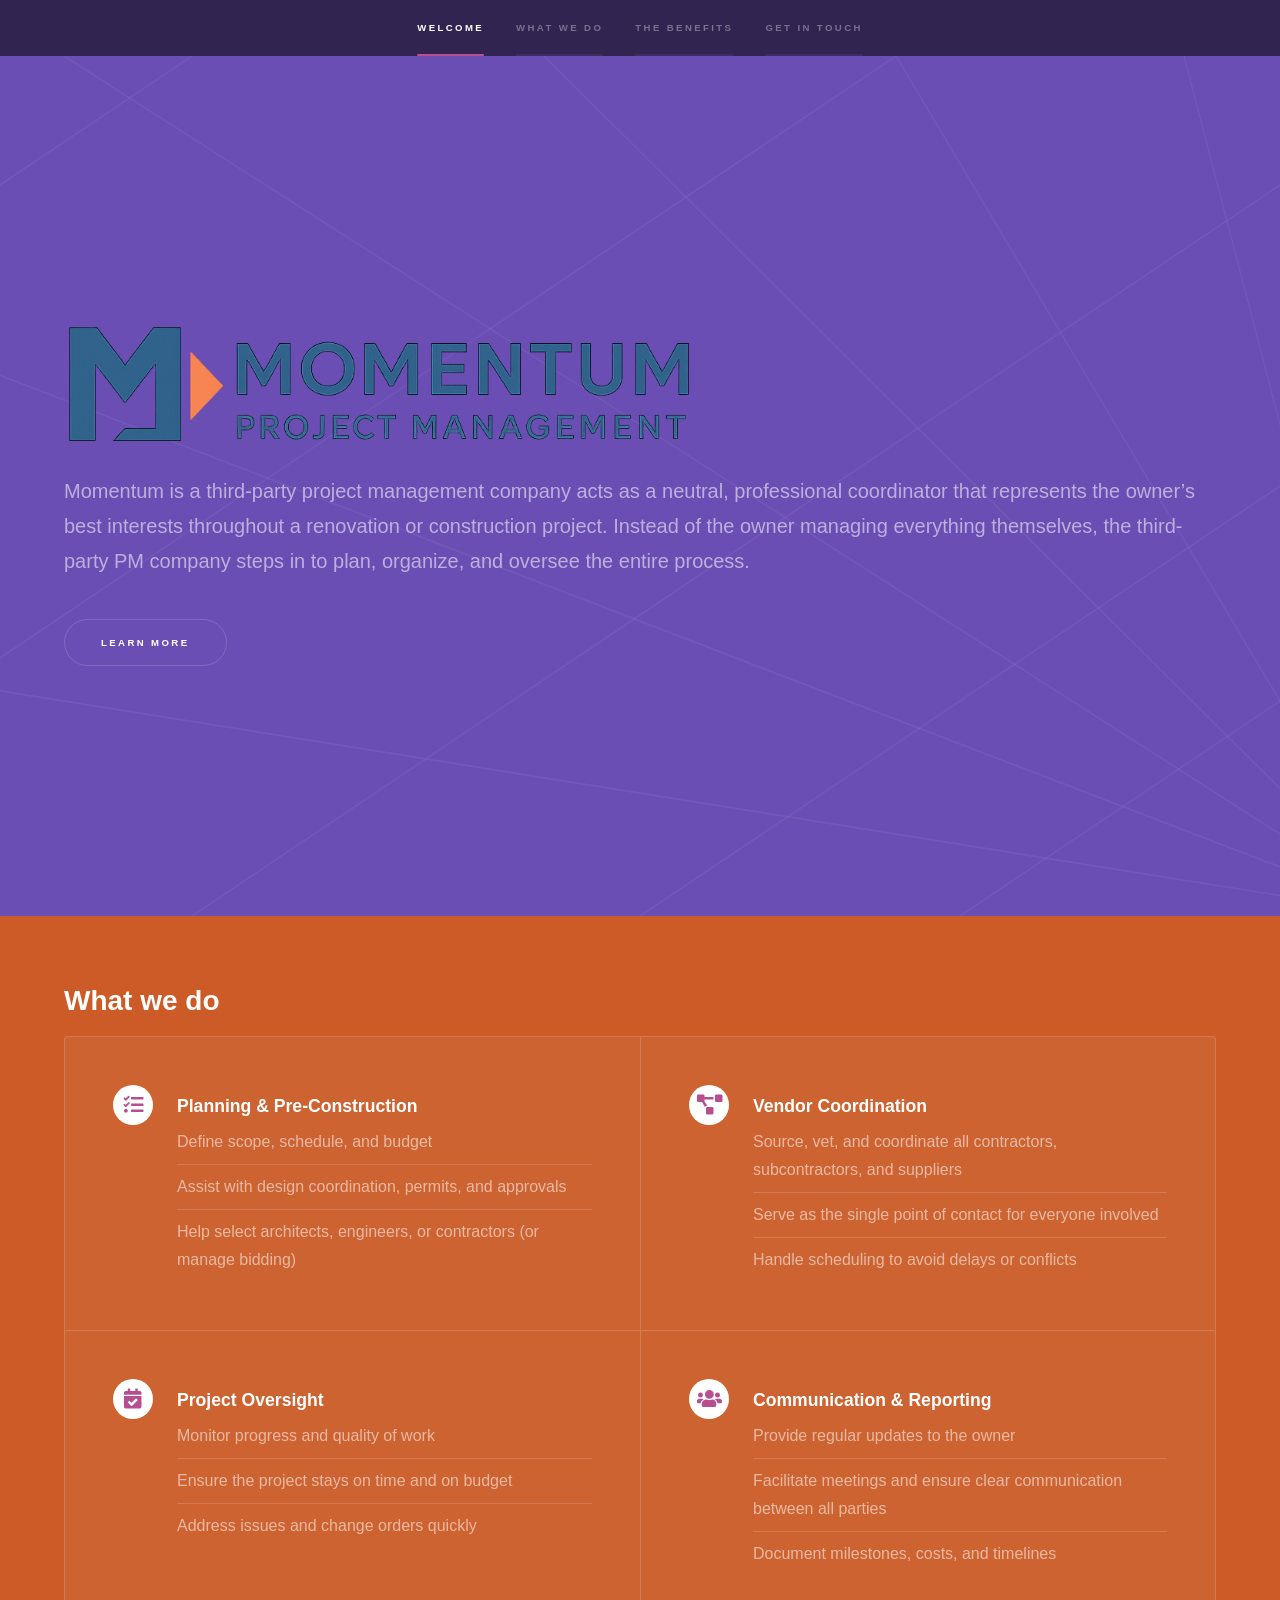
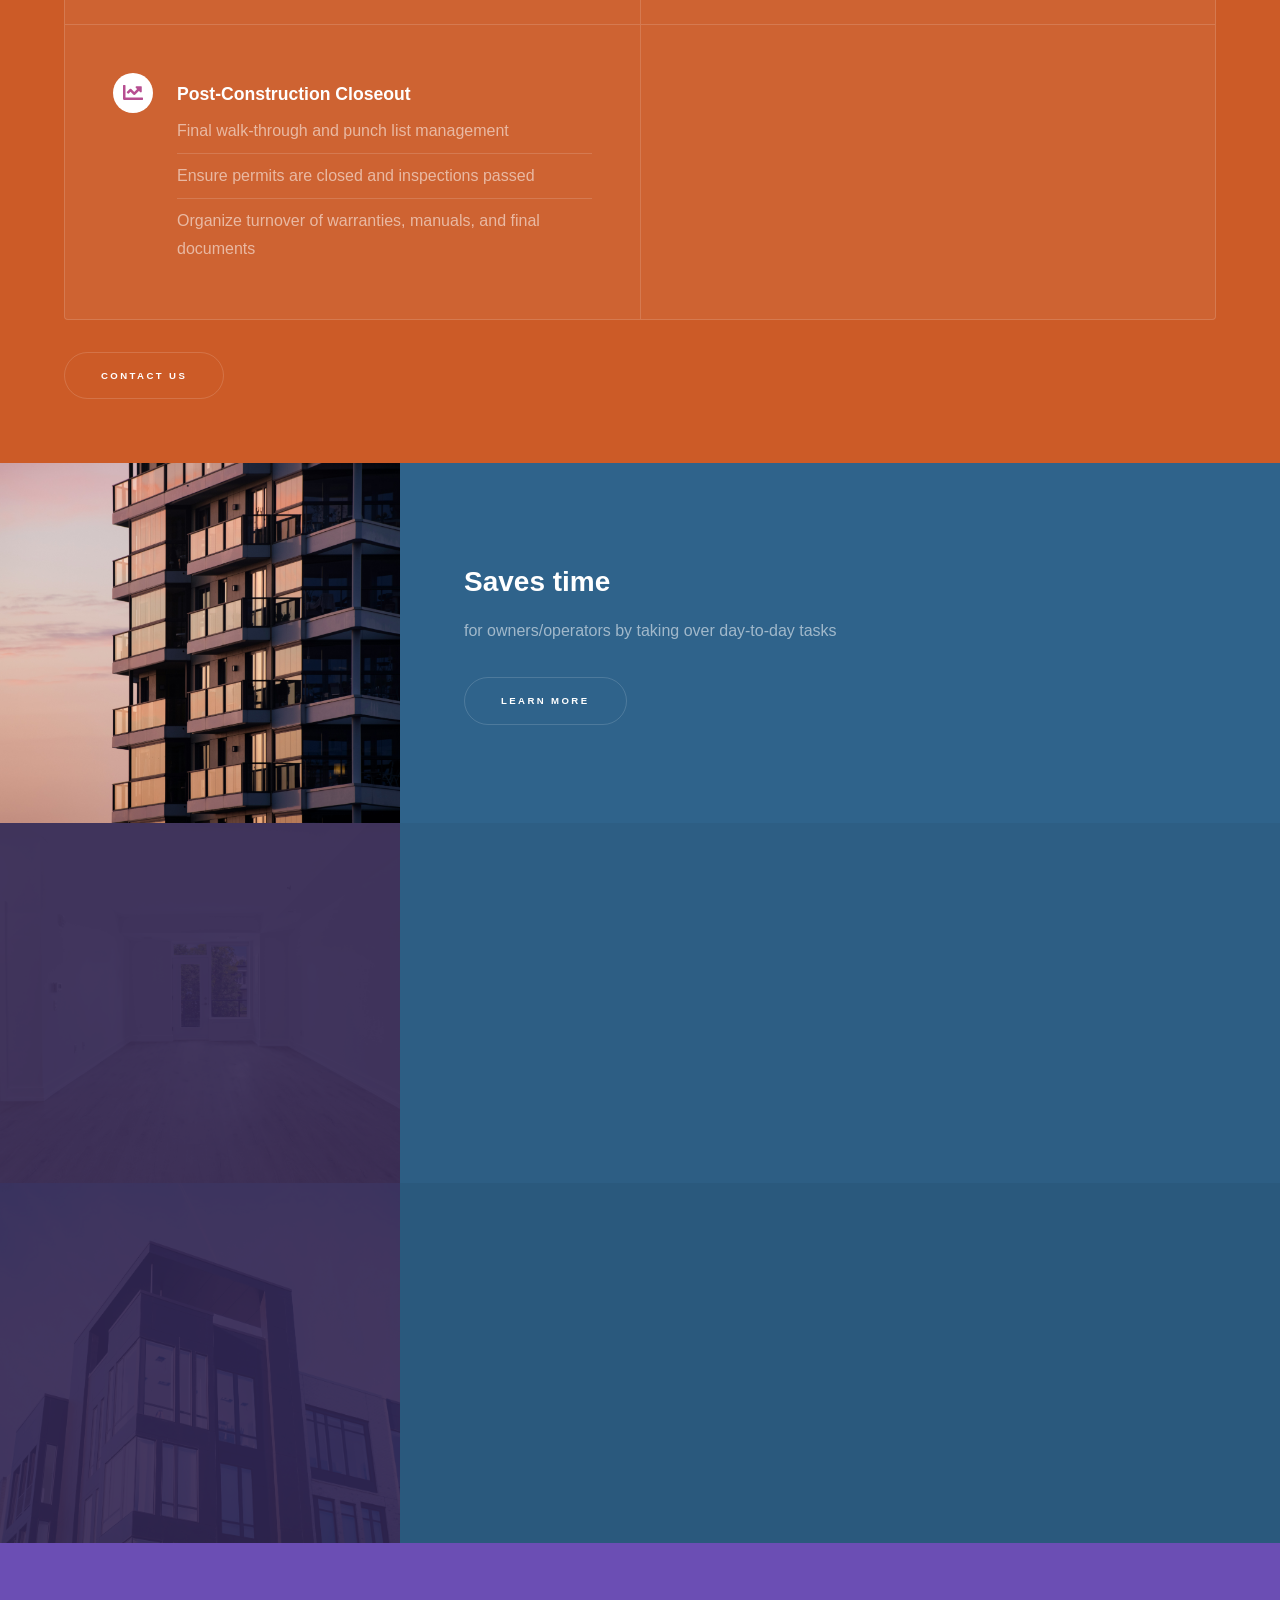
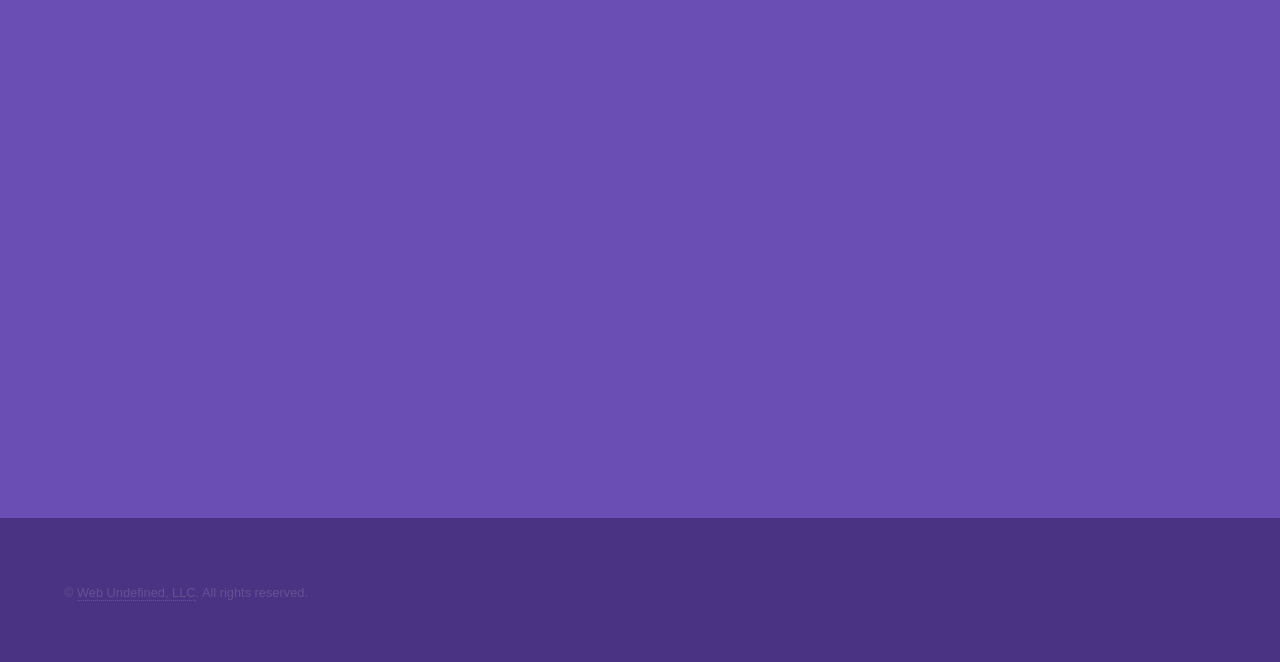
==== commit 8e442884: "more content" ====
--- a/index.html
+++ b/index.html
@@ -7,6 +7,7 @@
 		<meta name="viewport" content="width=device-width, initial-scale=1, user-scalable=no" />
 		<link rel="stylesheet" href="assets/css/main.css" />
 		<noscript><link rel="stylesheet" href="assets/css/noscript.css" /></noscript>
+		<link rel="shortcut icon" type="image/png" href="images/tabIcon.png" />
 	</head>
 	<body class="is-preload">
 
@@ -16,8 +17,8 @@
 					<nav>
 						<ul>
 							<li><a href="#intro">Welcome</a></li>
-							<li><a href="#one">Who we are</a></li>
-							<li><a href="#two">What we do</a></li>
+							<li><a href="#one">What we do</a></li>
+							<li><a href="#two">The Benefits</a></li>
 							<li><a href="#three">Get in touch</a></li>
 						</ul>
 					</nav>
@@ -31,9 +32,8 @@
 					<section id="intro" class="wrapper style1 fullscreen fade-up">
 						<div class="inner">
 							<!-- <h1>Hyperspace</h1> -->
-							<img src="images/Momentum PM Logo slim.png" style="max-width: 40em;" alt="" data-position="center center" />
-							<p>Cras aliquam amet adipiscing nibh faucibus suscipit ut Parturient<br />
-							col accumsan est arcu donec sed Eleifend Integer.</p>
+							<img src="images/Momentum PM Logo slim.png" style="max-width: 40em;" alt="" data-position="center center" class="main-logo"/>
+							<p>Momentum is a third-party project management company acts as a neutral, professional coordinator that represents the owner’s best interests throughout a renovation or construction project. Instead of the owner managing everything themselves, the third-party PM company steps in to plan, organize, and oversee the entire process.</p>
 							<ul class="actions">
 								<li><a href="#one" class="button scrolly">Learn more</a></li>
 							</ul>
@@ -41,96 +41,113 @@
 					</section>
 
 				<!-- One -->
-					<section id="one" class="wrapper style2 spotlights">
+				 <section id="one" class="wrapper style3 fade-up">
+						<div class="inner">
+							<h2>What we do</h2>
+							<div class="features">
+								<section>
+									<span class="icon solid major fa-tasks"></span>
+									<h3>Planning & Pre-Construction</h3>
+									<ul class="alt">
+										<li>Define scope, schedule, and budget</li>
+										<li>Assist with design coordination, permits, and approvals</li>
+										<li>Help select architects, engineers, or contractors (or manage bidding)</li>
+									</ul>
+								</section>
+								<section>
+									<span class="icon solid major fa-project-diagram"></span>
+									<h3>Vendor Coordination</h3>
+									<ul class="alt">
+										<li>Source, vet, and coordinate all contractors, subcontractors, and suppliers</li>
+										<li>Serve as the single point of contact for everyone involved</li>
+										<li>Handle scheduling to avoid delays or conflicts</li>
+									</ul>
+								</section>
+								<section>
+									<span class="icon solid major fa-calendar-check"></span>
+									<h3>Project Oversight</h3>
+									<ul class="alt">
+										<li>Monitor progress and quality of work</li>
+										<li>Ensure the project stays on time and on budget</li>
+										<li>Address issues and change orders quickly</li>
+									</ul>
+								</section>
+								<section>
+									<span class="icon solid major fa-users"></span>
+									<h3>Communication & Reporting</h3>
+									<ul class="alt">
+										<li>Provide regular updates to the owner</li>
+										<li>Facilitate meetings and ensure clear communication between all parties</li>
+										<li>Document milestones, costs, and timelines</li>
+									</ul>
+								</section>
+								<section>
+									<span class="icon solid major fa-chart-line"></span>
+									<h3>Post-Construction Closeout</h3>
+									<ul class="alt">
+										<li>Final walk-through and punch list management</li>
+										<li>Ensure permits are closed and inspections passed</li>
+										<li>Organize turnover of warranties, manuals, and final documents</li>
+									</ul>
+								</section>
+								<section>
+									
+								</section>
+							</div>
+							<ul class="actions">
+								<li><a href="#three" class="button scrolly">Contact us</a></li>
+							</ul>
+						</div>
+					</section>
+
+				<!-- Two -->
+					<section id="two" class="wrapper style2 spotlights">
 						<section>
-							<a href="#" class="image"><img src="images/pic01.jpg" alt="" data-position="center center" /></a>
+							<a href="#" class="image"><img src="images/1.jpeg" alt="" data-position="center center" /></a>
 							<div class="content">
 								<div class="inner">
-									<h2>Sed ipsum dolor</h2>
-									<p>Phasellus convallis elit id ullamcorper pulvinar. Duis aliquam turpis mauris, eu ultricies erat malesuada quis. Aliquam dapibus.</p>
+									<h2>Saves time</h2>
+									<p>for owners/operators by taking over day-to-day tasks</p>
 									<ul class="actions">
-										<li><a href="generic.html" class="button">Learn more</a></li>
+										<li><a href="#three" class="button scrolly">Learn more</a></li>
 									</ul>
 								</div>
 							</div>
 						</section>
 						<section>
-							<a href="#" class="image"><img src="images/pic02.jpg" alt="" data-position="top center" /></a>
+							<a href="#" class="image"><img src="images/3.jpeg" alt="" data-position="top center" /></a>
 							<div class="content">
 								<div class="inner">
-									<h2>Feugiat consequat</h2>
-									<p>Phasellus convallis elit id ullamcorper pulvinar. Duis aliquam turpis mauris, eu ultricies erat malesuada quis. Aliquam dapibus.</p>
+									<h2>Reduces stress</h2>
+									<p>by managing vendors and problem-solving</p>
 									<ul class="actions">
-										<li><a href="generic.html" class="button">Learn more</a></li>
+										<li><a href="#three" class="button scrolly">Contact Us</a></li>
 									</ul>
 								</div>
 							</div>
 						</section>
 						<section>
-							<a href="#" class="image"><img src="images/pic03.jpg" alt="" data-position="25% 25%" /></a>
+							<a href="#" class="image"><img src="images/2.jpeg" alt="" data-position="25% 25%" /></a>
 							<div class="content">
 								<div class="inner">
-									<h2>Ultricies aliquam</h2>
-									<p>Phasellus convallis elit id ullamcorper pulvinar. Duis aliquam turpis mauris, eu ultricies erat malesuada quis. Aliquam dapibus.</p>
+									<h2>Protects quality and cost</h2>
+									<p>by ensuring the right people do the right work, on time</p>
 									<ul class="actions">
-										<li><a href="generic.html" class="button">Learn more</a></li>
+										<li><a href="#three" class="button scrolly">Learn more</a></li>
 									</ul>
 								</div>
 							</div>
 						</section>
-					</section>
-
-				<!-- Two -->
-					<section id="two" class="wrapper style3 fade-up">
-						<div class="inner">
-							<h2>What we do</h2>
-							<p>Phasellus convallis elit id ullamcorper pulvinar. Duis aliquam turpis mauris, eu ultricies erat malesuada quis. Aliquam dapibus, lacus eget hendrerit bibendum, urna est aliquam sem, sit amet imperdiet est velit quis lorem.</p>
-							<div class="features">
-								<section>
-									<span class="icon solid major fa-code"></span>
-									<h3>Lorem ipsum amet</h3>
-									<p>Phasellus convallis elit id ullam corper amet et pulvinar. Duis aliquam turpis mauris, sed ultricies erat dapibus.</p>
-								</section>
-								<section>
-									<span class="icon solid major fa-lock"></span>
-									<h3>Aliquam sed nullam</h3>
-									<p>Phasellus convallis elit id ullam corper amet et pulvinar. Duis aliquam turpis mauris, sed ultricies erat dapibus.</p>
-								</section>
-								<section>
-									<span class="icon solid major fa-cog"></span>
-									<h3>Sed erat ullam corper</h3>
-									<p>Phasellus convallis elit id ullam corper amet et pulvinar. Duis aliquam turpis mauris, sed ultricies erat dapibus.</p>
-								</section>
-								<section>
-									<span class="icon solid major fa-desktop"></span>
-									<h3>Veroeros quis lorem</h3>
-									<p>Phasellus convallis elit id ullam corper amet et pulvinar. Duis aliquam turpis mauris, sed ultricies erat dapibus.</p>
-								</section>
-								<section>
-									<span class="icon solid major fa-link"></span>
-									<h3>Urna quis bibendum</h3>
-									<p>Phasellus convallis elit id ullam corper amet et pulvinar. Duis aliquam turpis mauris, sed ultricies erat dapibus.</p>
-								</section>
-								<section>
-									<span class="icon major fa-gem"></span>
-									<h3>Aliquam urna dapibus</h3>
-									<p>Phasellus convallis elit id ullam corper amet et pulvinar. Duis aliquam turpis mauris, sed ultricies erat dapibus.</p>
-								</section>
-							</div>
-							<ul class="actions">
-								<li><a href="generic.html" class="button">Learn more</a></li>
-							</ul>
-						</div>
 					</section>
 
 				<!-- Three -->
 					<section id="three" class="wrapper style1 fade-up">
 						<div class="inner">
 							<h2>Get in touch</h2>
-							<p>Phasellus convallis elit id ullamcorper pulvinar. Duis aliquam turpis mauris, eu ultricies erat malesuada quis. Aliquam dapibus, lacus eget hendrerit bibendum, urna est aliquam sem, sit amet imperdiet est velit quis lorem.</p>
+							<!-- <p>Phasellus convallis elit id ullamcorper pulvinar. Duis aliquam turpis mauris, eu ultricies erat malesuada quis. Aliquam dapibus, lacus eget hendrerit bibendum, urna est aliquam sem, sit amet imperdiet est velit quis lorem.</p> -->
 							<div class="split style1">
 								<section>
-									<form method="post" action="#">
+									<form method="post" action="https://formspree.io/f/xojzbzeg">
 										<div class="fields">
 											<div class="field half">
 												<label for="name">Name</label>
@@ -153,20 +170,18 @@
 								<section>
 									<ul class="contact">
 										<li>
-											<h3>Address</h3>
-											<span>12345 Somewhere Road #654<br />
-											Nashville, TN 00000-0000<br />
-											USA</span>
+											<h3>Location</h3>
+											<span>San Diego, CA</span>
 										</li>
 										<li>
 											<h3>Email</h3>
-											<a href="#">user@untitled.tld</a>
+											<a href="https://mail.google.com/mail/?view=cm&fs=1&to=Clientcare@momentumprojectmamagement.info&su=Subject&body=Body">clientcare@momentumprojectmamagement.info</a>
 										</li>
 										<li>
 											<h3>Phone</h3>
-											<span>(000) 000-0000</span>
+											<span><a href="tel:9494476988">(949) 447-6988</a></span>
 										</li>
-										<li>
+										<!-- <li>
 											<h3>Social</h3>
 											<ul class="icons">
 												<li><a href="#" class="icon brands fa-twitter"><span class="label">Twitter</span></a></li>
@@ -175,7 +190,7 @@
 												<li><a href="#" class="icon brands fa-instagram"><span class="label">Instagram</span></a></li>
 												<li><a href="#" class="icon brands fa-linkedin-in"><span class="label">LinkedIn</span></a></li>
 											</ul>
-										</li>
+										</li> -->
 									</ul>
 								</section>
 							</div>
--- a/assets/css/main.css
+++ b/assets/css/main.css
@@ -2198,6 +2198,13 @@
 					top: 2em;
 				}
 
+				.main-logo {
+					display: block;
+					margin: 0 auto 2em auto;
+					width: 75%;
+					height: auto;
+				}
+
 		}
 
 		@media screen and (max-width: 480px) {
@@ -2210,6 +2217,13 @@
 					left: 0;
 					position: relative;
 					top: 0;
+				}
+
+				.main-logo {
+					display: block;
+					margin: 0 auto 2em auto;
+					width: 85%;
+					height: auto;
 				}
 
 		}
